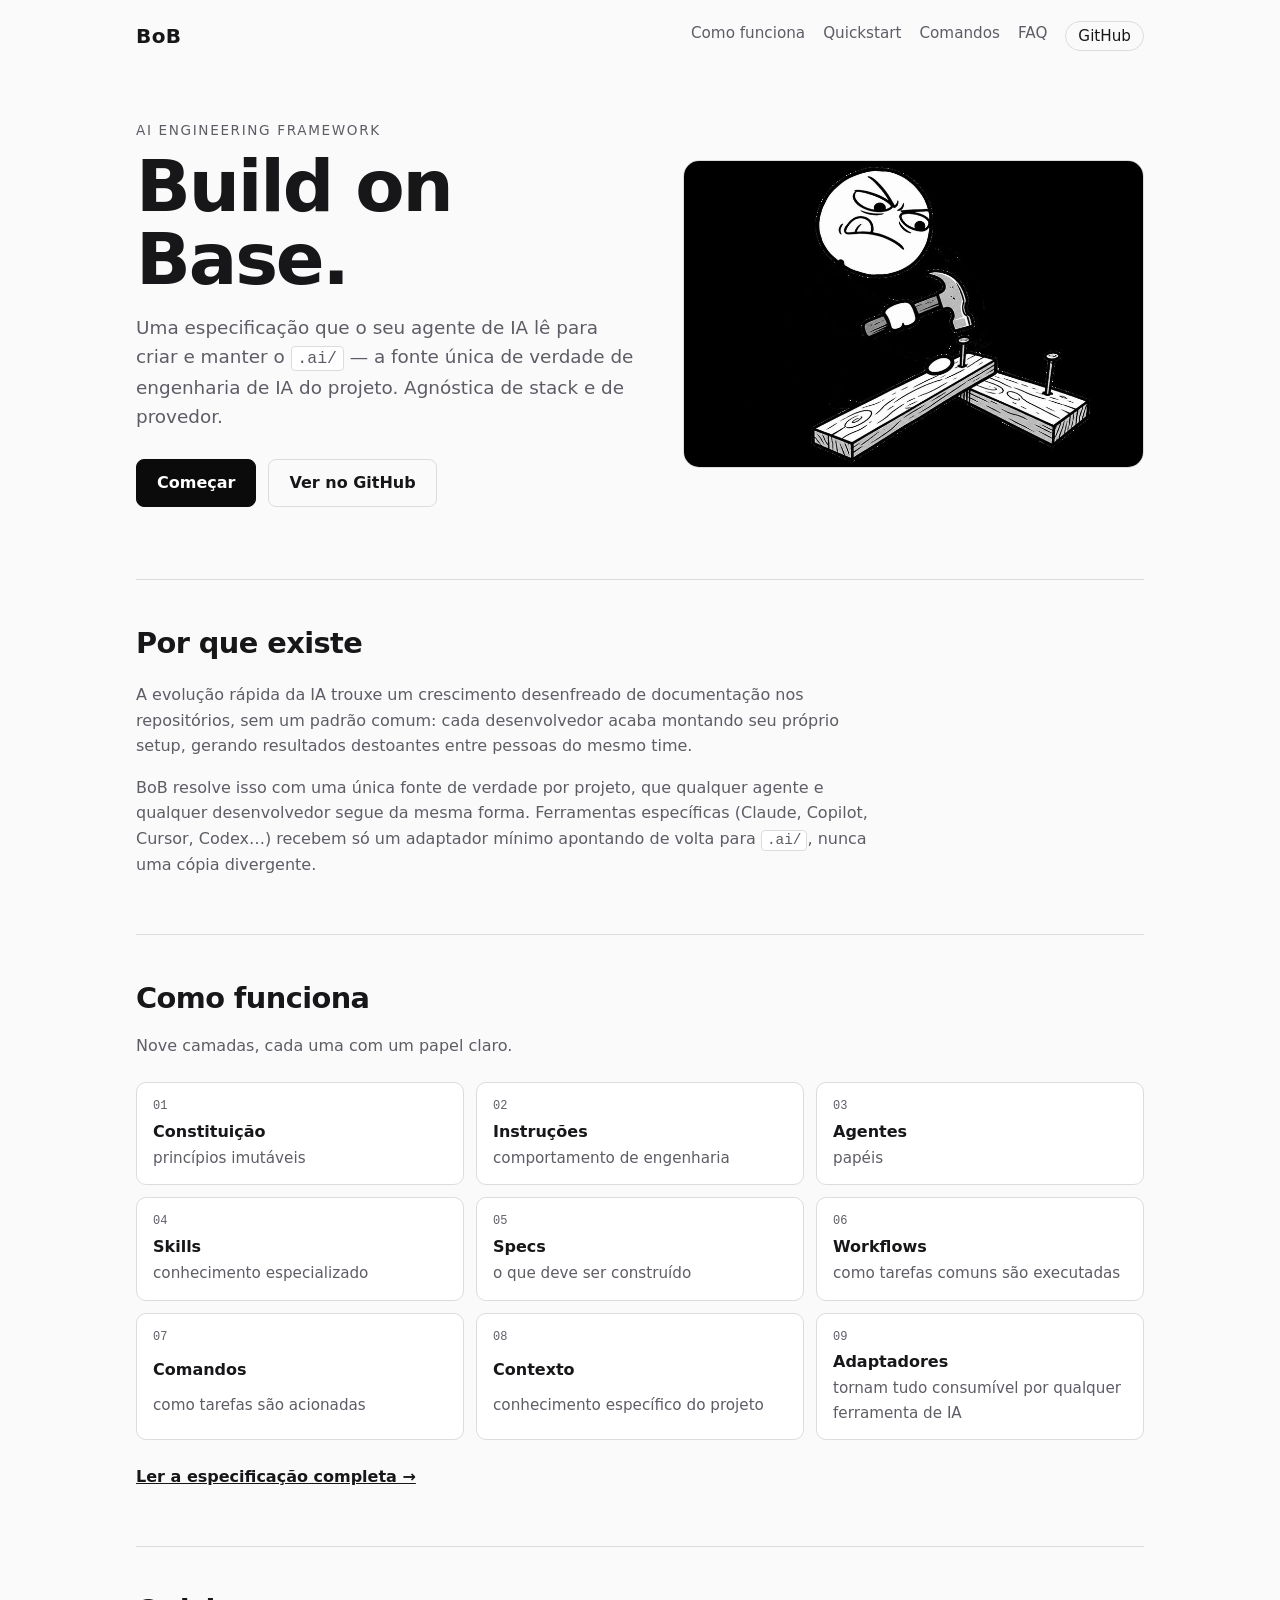
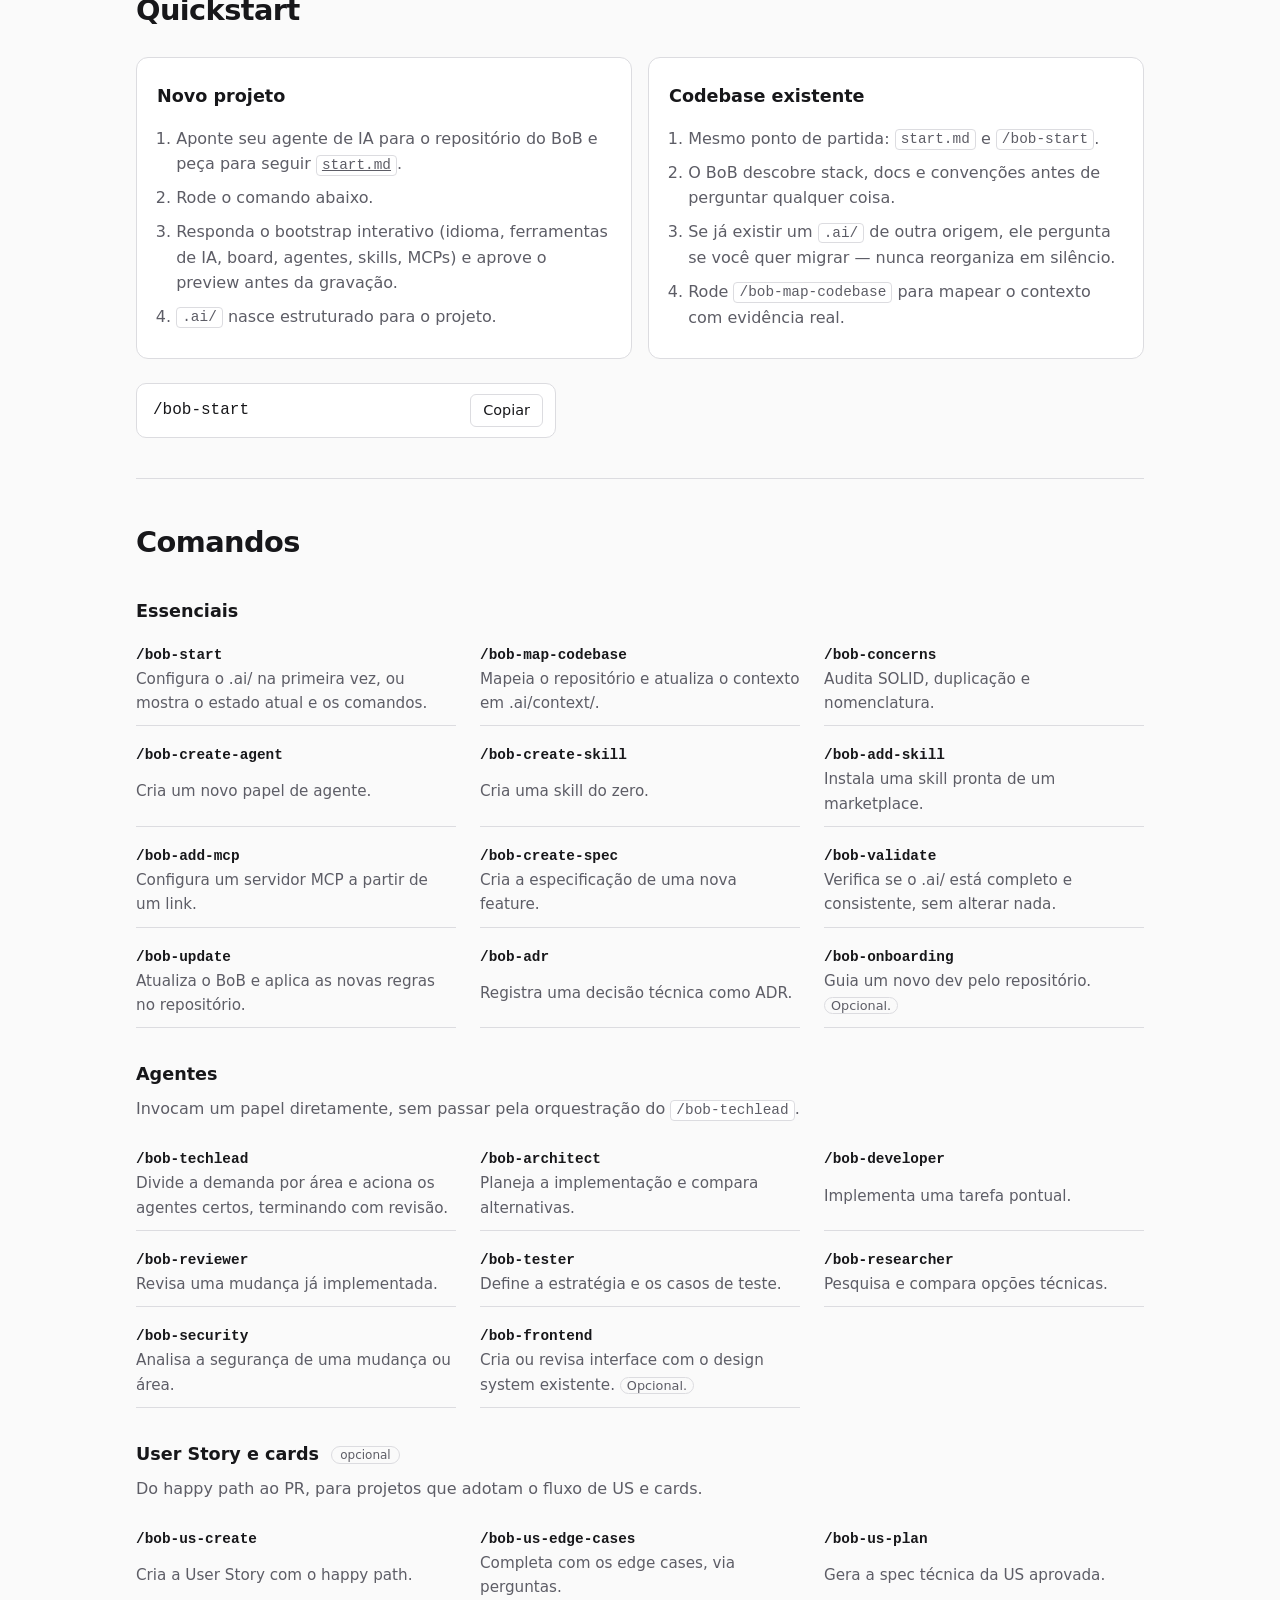
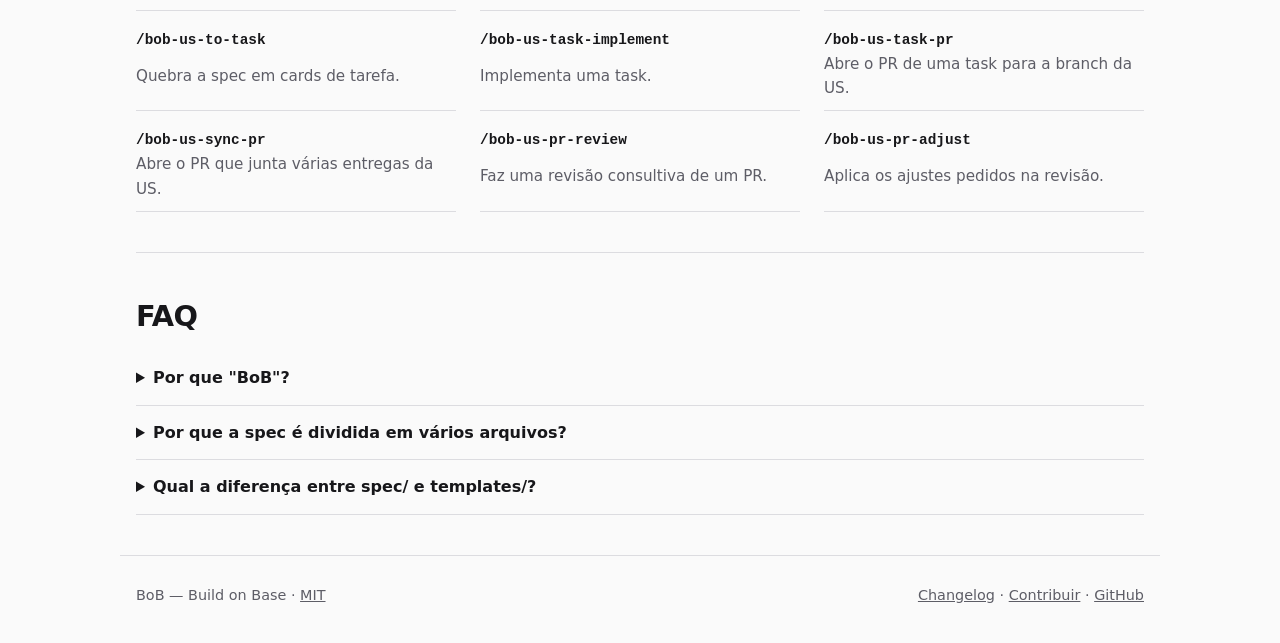
==== site/index.html @ a7897df7 "add: GitHub Pages site for BoB, deployed from site/ by workflow" ====
<!doctype html>
<html lang="pt-BR">
<head>
  <meta charset="utf-8" />
  <meta name="viewport" content="width=device-width, initial-scale=1" />
  <title>BoB — Build on Base</title>
  <meta name="description" content="BoB é uma especificação que um agente de IA lê para criar e manter .ai/, a fonte única de verdade de engenharia de IA de um projeto." />
  <meta property="og:title" content="BoB — Build on Base" />
  <meta property="og:description" content="Uma única fonte de verdade de engenharia de IA por projeto, para qualquer agente e qualquer desenvolvedor." />
  <meta property="og:image" content="assets/bob-hero.jpg" />
  <link rel="icon" href="assets/bob-hero.jpg" />
  <link rel="stylesheet" href="style.css" />
</head>
<body>
  <header class="top">
    <a class="brand" href="#">BoB</a>
    <nav>
      <a href="#como-funciona">Como funciona</a>
      <a href="#quickstart">Quickstart</a>
      <a href="#comandos">Comandos</a>
      <a href="#faq">FAQ</a>
      <a class="gh" href="https://github.com/lketerson/bob">GitHub</a>
    </nav>
  </header>

  <main>
    <section class="hero">
      <div class="hero-text">
        <p class="eyebrow">AI Engineering Framework</p>
        <h1>Build on Base.</h1>
        <p class="lead">
          Uma especificação que o seu agente de IA lê para criar e manter o
          <code>.ai/</code> — a fonte única de verdade de engenharia de IA do
          projeto. Agnóstica de stack e de provedor.
        </p>
        <div class="cta">
          <a class="btn primary" href="#quickstart">Começar</a>
          <a class="btn" href="https://github.com/lketerson/bob">Ver no GitHub</a>
        </div>
      </div>
      <img class="hero-img" src="assets/bob-hero.jpg" width="900" height="600" alt="BoB, personagem de contorno branco com cara de bravo, martelando um prego em duas tábuas." />
    </section>

    <section class="block" id="motivacao">
      <h2>Por que existe</h2>
      <p>
        A evolução rápida da IA trouxe um crescimento desenfreado de
        documentação nos repositórios, sem um padrão comum: cada desenvolvedor
        acaba montando seu próprio setup, gerando resultados destoantes entre
        pessoas do mesmo time.
      </p>
      <p>
        BoB resolve isso com uma única fonte de verdade por projeto, que
        qualquer agente e qualquer desenvolvedor segue da mesma forma.
        Ferramentas específicas (Claude, Copilot, Cursor, Codex…) recebem só
        um adaptador mínimo apontando de volta para <code>.ai/</code>, nunca
        uma cópia divergente.
      </p>
    </section>

    <section class="block" id="como-funciona">
      <h2>Como funciona</h2>
      <p class="sub">Nove camadas, cada uma com um papel claro.</p>
      <ul class="layers">
        <li><b>Constituição</b><span>princípios imutáveis</span></li>
        <li><b>Instruções</b><span>comportamento de engenharia</span></li>
        <li><b>Agentes</b><span>papéis</span></li>
        <li><b>Skills</b><span>conhecimento especializado</span></li>
        <li><b>Specs</b><span>o que deve ser construído</span></li>
        <li><b>Workflows</b><span>como tarefas comuns são executadas</span></li>
        <li><b>Comandos</b><span>como tarefas são acionadas</span></li>
        <li><b>Contexto</b><span>conhecimento específico do projeto</span></li>
        <li><b>Adaptadores</b><span>tornam tudo consumível por qualquer ferramenta de IA</span></li>
      </ul>
      <p><a class="more" href="https://github.com/lketerson/bob/tree/master/spec">Ler a especificação completa →</a></p>
    </section>

    <section class="block" id="quickstart">
      <h2>Quickstart</h2>
      <div class="cols">
        <article class="card">
          <h3>Novo projeto</h3>
          <ol>
            <li>Aponte seu agente de IA para o repositório do BoB e peça para seguir <a href="https://github.com/lketerson/bob/blob/master/start.md"><code>start.md</code></a>.</li>
            <li>Rode o comando abaixo.</li>
            <li>Responda o bootstrap interativo (idioma, ferramentas de IA, board, agentes, skills, MCPs) e aprove o preview antes da gravação.</li>
            <li><code>.ai/</code> nasce estruturado para o projeto.</li>
          </ol>
        </article>
        <article class="card">
          <h3>Codebase existente</h3>
          <ol>
            <li>Mesmo ponto de partida: <code>start.md</code> e <code>/bob-start</code>.</li>
            <li>O BoB descobre stack, docs e convenções antes de perguntar qualquer coisa.</li>
            <li>Se já existir um <code>.ai/</code> de outra origem, ele pergunta se você quer migrar — nunca reorganiza em silêncio.</li>
            <li>Rode <code>/bob-map-codebase</code> para mapear o contexto com evidência real.</li>
          </ol>
        </article>
      </div>
      <div class="copy">
        <code id="start-cmd">/bob-start</code>
        <button type="button" id="copy-btn" aria-label="Copiar comando">Copiar</button>
      </div>
    </section>

    <section class="block" id="comandos">
      <h2>Comandos</h2>

      <h3>Essenciais</h3>
      <dl class="cmds">
        <div><dt>/bob-start</dt><dd>Configura o .ai/ na primeira vez, ou mostra o estado atual e os comandos.</dd></div>
        <div><dt>/bob-map-codebase</dt><dd>Mapeia o repositório e atualiza o contexto em .ai/context/.</dd></div>
        <div><dt>/bob-concerns</dt><dd>Audita SOLID, duplicação e nomenclatura.</dd></div>
        <div><dt>/bob-create-agent</dt><dd>Cria um novo papel de agente.</dd></div>
        <div><dt>/bob-create-skill</dt><dd>Cria uma skill do zero.</dd></div>
        <div><dt>/bob-add-skill</dt><dd>Instala uma skill pronta de um marketplace.</dd></div>
        <div><dt>/bob-add-mcp</dt><dd>Configura um servidor MCP a partir de um link.</dd></div>
        <div><dt>/bob-create-spec</dt><dd>Cria a especificação de uma nova feature.</dd></div>
        <div><dt>/bob-validate</dt><dd>Verifica se o .ai/ está completo e consistente, sem alterar nada.</dd></div>
        <div><dt>/bob-update</dt><dd>Atualiza o BoB e aplica as novas regras no repositório.</dd></div>
        <div><dt>/bob-adr</dt><dd>Registra uma decisão técnica como ADR.</dd></div>
        <div><dt>/bob-onboarding</dt><dd>Guia um novo dev pelo repositório. <em>Opcional.</em></dd></div>
      </dl>

      <h3>Agentes</h3>
      <p class="sub">Invocam um papel diretamente, sem passar pela orquestração do <code>/bob-techlead</code>.</p>
      <dl class="cmds">
        <div><dt>/bob-techlead</dt><dd>Divide a demanda por área e aciona os agentes certos, terminando com revisão.</dd></div>
        <div><dt>/bob-architect</dt><dd>Planeja a implementação e compara alternativas.</dd></div>
        <div><dt>/bob-developer</dt><dd>Implementa uma tarefa pontual.</dd></div>
        <div><dt>/bob-reviewer</dt><dd>Revisa uma mudança já implementada.</dd></div>
        <div><dt>/bob-tester</dt><dd>Define a estratégia e os casos de teste.</dd></div>
        <div><dt>/bob-researcher</dt><dd>Pesquisa e compara opções técnicas.</dd></div>
        <div><dt>/bob-security</dt><dd>Analisa a segurança de uma mudança ou área.</dd></div>
        <div><dt>/bob-frontend</dt><dd>Cria ou revisa interface com o design system existente. <em>Opcional.</em></dd></div>
      </dl>

      <h3>User Story e cards <span class="tag">opcional</span></h3>
      <p class="sub">Do happy path ao PR, para projetos que adotam o fluxo de US e cards.</p>
      <dl class="cmds">
        <div><dt>/bob-us-create</dt><dd>Cria a User Story com o happy path.</dd></div>
        <div><dt>/bob-us-edge-cases</dt><dd>Completa com os edge cases, via perguntas.</dd></div>
        <div><dt>/bob-us-plan</dt><dd>Gera a spec técnica da US aprovada.</dd></div>
        <div><dt>/bob-us-to-task</dt><dd>Quebra a spec em cards de tarefa.</dd></div>
        <div><dt>/bob-us-task-implement</dt><dd>Implementa uma task.</dd></div>
        <div><dt>/bob-us-task-pr</dt><dd>Abre o PR de uma task para a branch da US.</dd></div>
        <div><dt>/bob-us-sync-pr</dt><dd>Abre o PR que junta várias entregas da US.</dd></div>
        <div><dt>/bob-us-pr-review</dt><dd>Faz uma revisão consultiva de um PR.</dd></div>
        <div><dt>/bob-us-pr-adjust</dt><dd>Aplica os ajustes pedidos na revisão.</dd></div>
      </dl>
    </section>

    <section class="block" id="faq">
      <h2>FAQ</h2>
      <details>
        <summary>Por que "BoB"?</summary>
        <p><b>B</b>uild <b>o</b>n <b>B</b>ase — o nome do framework e do diretório canônico (<code>.ai/</code>) que ele cria em cada projeto.</p>
      </details>
      <details>
        <summary>Por que a spec é dividida em vários arquivos?</summary>
        <p>Um arquivo único obrigaria a carregar conteúdo irrelevante para a tarefa atual. <code>spec/</code> segue divulgação progressiva: leia só o que a tarefa precisa.</p>
      </details>
      <details>
        <summary>Qual a diferença entre spec/ e templates/?</summary>
        <p><code>spec/</code> define o que cada peça do <code>.ai/</code> deve conter e quais regras seguir. <code>templates/</code> é o conteúdo já pronto para copiar.</p>
      </details>
    </section>
  </main>

  <footer>
    <span>BoB — Build on Base · <a href="https://github.com/lketerson/bob/blob/master/LICENSE">MIT</a></span>
    <span>
      <a href="https://github.com/lketerson/bob/blob/master/CHANGELOG.md">Changelog</a> ·
      <a href="https://github.com/lketerson/bob/blob/master/CONTRIBUTING.md">Contribuir</a> ·
      <a href="https://github.com/lketerson/bob">GitHub</a>
    </span>
  </footer>

  <script>
    var btn = document.getElementById("copy-btn");
    var cmd = document.getElementById("start-cmd");
    btn.addEventListener("click", function () {
      var done = function () {
        btn.textContent = "Copiado";
        setTimeout(function () { btn.textContent = "Copiar"; }, 1500);
      };
      if (navigator.clipboard) {
        navigator.clipboard.writeText(cmd.textContent).then(done, function () {});
      }
    });
  </script>
</body>
</html>
---- site/style.css ----
:root {
  --bg: #0b0b0c;
  --surface: #151517;
  --border: #2a2a2e;
  --text: #ececec;
  --muted: #9a9aa2;
  --accent: #ffffff;
  --accent-ink: #0b0b0c;
  --mono: ui-monospace, "SFMono-Regular", Menlo, Consolas, monospace;
  --sans: system-ui, -apple-system, "Segoe UI", Roboto, sans-serif;
}

:root[data-theme="light"] {
  --bg: #fafafa;
  --surface: #ffffff;
  --border: #dcdce0;
  --text: #17171a;
  --muted: #5d5d66;
  --accent: #0b0b0c;
  --accent-ink: #ffffff;
}

@media (prefers-color-scheme: light) {
  :root:not([data-theme="dark"]) {
    --bg: #fafafa;
    --surface: #ffffff;
    --border: #dcdce0;
    --text: #17171a;
    --muted: #5d5d66;
    --accent: #0b0b0c;
    --accent-ink: #ffffff;
  }
}

* { box-sizing: border-box; }

html { scroll-behavior: smooth; }

body {
  margin: 0;
  background: var(--bg);
  color: var(--text);
  font-family: var(--sans);
  line-height: 1.6;
}

a { color: inherit; }
code, dt { font-family: var(--mono); }
code {
  background: var(--surface);
  border: 1px solid var(--border);
  border-radius: 4px;
  padding: 0.1em 0.35em;
  font-size: 0.9em;
}

.top, main, footer {
  width: 100%;
  max-width: 1040px;
  margin: 0 auto;
  padding-left: 16px;
  padding-right: 16px;
}

.top {
  display: flex;
  align-items: center;
  justify-content: space-between;
  gap: 16px;
  padding-top: 20px;
  padding-bottom: 20px;
}
.brand { font-weight: 800; font-size: 1.25rem; letter-spacing: 0.02em; text-decoration: none; }
.top nav { display: flex; flex-wrap: wrap; gap: 4px 18px; font-size: 0.95rem; }
.top nav a { color: var(--muted); text-decoration: none; }
.top nav a:hover, .top nav a:focus-visible { color: var(--text); }
.top nav .gh { color: var(--text); border: 1px solid var(--border); border-radius: 999px; padding: 2px 12px; }

.hero {
  display: grid;
  grid-template-columns: 1.1fr 1fr;
  gap: 40px;
  align-items: center;
  padding: 48px 0 72px;
}
.eyebrow { margin: 0 0 8px; color: var(--muted); font-size: 0.85rem; text-transform: uppercase; letter-spacing: 0.12em; }
h1 { margin: 0 0 16px; font-size: clamp(2.6rem, 7vw, 4.5rem); line-height: 1.02; letter-spacing: -0.03em; }
.lead { margin: 0 0 28px; font-size: 1.15rem; color: var(--muted); max-width: 34em; }
.hero-img { width: 100%; height: auto; border-radius: 16px; border: 1px solid var(--border); }

.cta { display: flex; flex-wrap: wrap; gap: 12px; }
.btn {
  display: inline-block;
  padding: 10px 20px;
  border-radius: 8px;
  border: 1px solid var(--border);
  text-decoration: none;
  font-weight: 600;
}
.btn:hover, .btn:focus-visible { border-color: var(--text); }
.btn.primary { background: var(--accent); color: var(--accent-ink); border-color: var(--accent); }

.block { padding: 40px 0; border-top: 1px solid var(--border); }
h2 { margin: 0 0 12px; font-size: 1.8rem; letter-spacing: -0.02em; }
h3 { margin: 32px 0 8px; font-size: 1.1rem; }
.block > p { max-width: 46em; color: var(--muted); }
.sub { margin: 0 0 16px; color: var(--muted); }
.more { color: var(--text); font-weight: 600; }
.tag { font-size: 0.75rem; font-weight: 500; color: var(--muted); border: 1px solid var(--border); border-radius: 999px; padding: 1px 8px; margin-left: 6px; vertical-align: middle; }

.layers { list-style: none; margin: 24px 0; padding: 0; display: grid; grid-template-columns: repeat(auto-fill, minmax(280px, 1fr)); gap: 12px; counter-reset: layer; }
.layers li {
  counter-increment: layer;
  background: var(--surface);
  border: 1px solid var(--border);
  border-radius: 10px;
  padding: 14px 16px;
  display: grid;
  gap: 2px;
}
.layers li::before { content: counter(layer, decimal-leading-zero); font-family: var(--mono); font-size: 0.75rem; color: var(--muted); }
.layers span { color: var(--muted); font-size: 0.95rem; }

.cols { display: grid; grid-template-columns: repeat(auto-fit, minmax(300px, 1fr)); gap: 16px; margin: 24px 0; }
.card { background: var(--surface); border: 1px solid var(--border); border-radius: 12px; padding: 8px 20px 12px; }
.card h3 { margin-top: 16px; }
.card ol { padding-left: 1.2em; color: var(--muted); }
.card li { margin: 8px 0; }

.copy {
  display: flex;
  align-items: center;
  justify-content: space-between;
  gap: 12px;
  background: var(--surface);
  border: 1px solid var(--border);
  border-radius: 10px;
  padding: 10px 12px 10px 16px;
  max-width: 420px;
}
.copy code { background: none; border: 0; padding: 0; font-size: 1rem; }
.copy button {
  font: inherit;
  font-size: 0.9rem;
  cursor: pointer;
  color: var(--text);
  background: transparent;
  border: 1px solid var(--border);
  border-radius: 6px;
  padding: 4px 12px;
}
.copy button:hover, .copy button:focus-visible { border-color: var(--text); }

.cmds { margin: 0; display: grid; grid-template-columns: repeat(auto-fill, minmax(320px, 1fr)); gap: 8px 24px; }
.cmds > div { display: grid; gap: 0; padding: 10px 0; border-bottom: 1px solid var(--border); }
.cmds dt { font-size: 0.9rem; font-weight: 600; }
.cmds dd { margin: 0; color: var(--muted); font-size: 0.95rem; }
.cmds em { font-style: normal; font-size: 0.8rem; border: 1px solid var(--border); border-radius: 999px; padding: 0 6px; }

details { border-bottom: 1px solid var(--border); padding: 14px 0; }
summary { cursor: pointer; font-weight: 600; }
details p { margin: 10px 0 0; color: var(--muted); max-width: 46em; }

footer {
  display: flex;
  flex-wrap: wrap;
  justify-content: space-between;
  gap: 8px 24px;
  padding-top: 28px;
  padding-bottom: 40px;
  border-top: 1px solid var(--border);
  color: var(--muted);
  font-size: 0.9rem;
}

:focus-visible { outline: 2px solid var(--text); outline-offset: 2px; }

@media (max-width: 760px) {
  .hero { grid-template-columns: 1fr; padding-top: 16px; }
  .hero-img { order: -1; }
  .top { flex-direction: column; align-items: flex-start; }
}

@media (prefers-reduced-motion: reduce) {
  html { scroll-behavior: auto; }
}
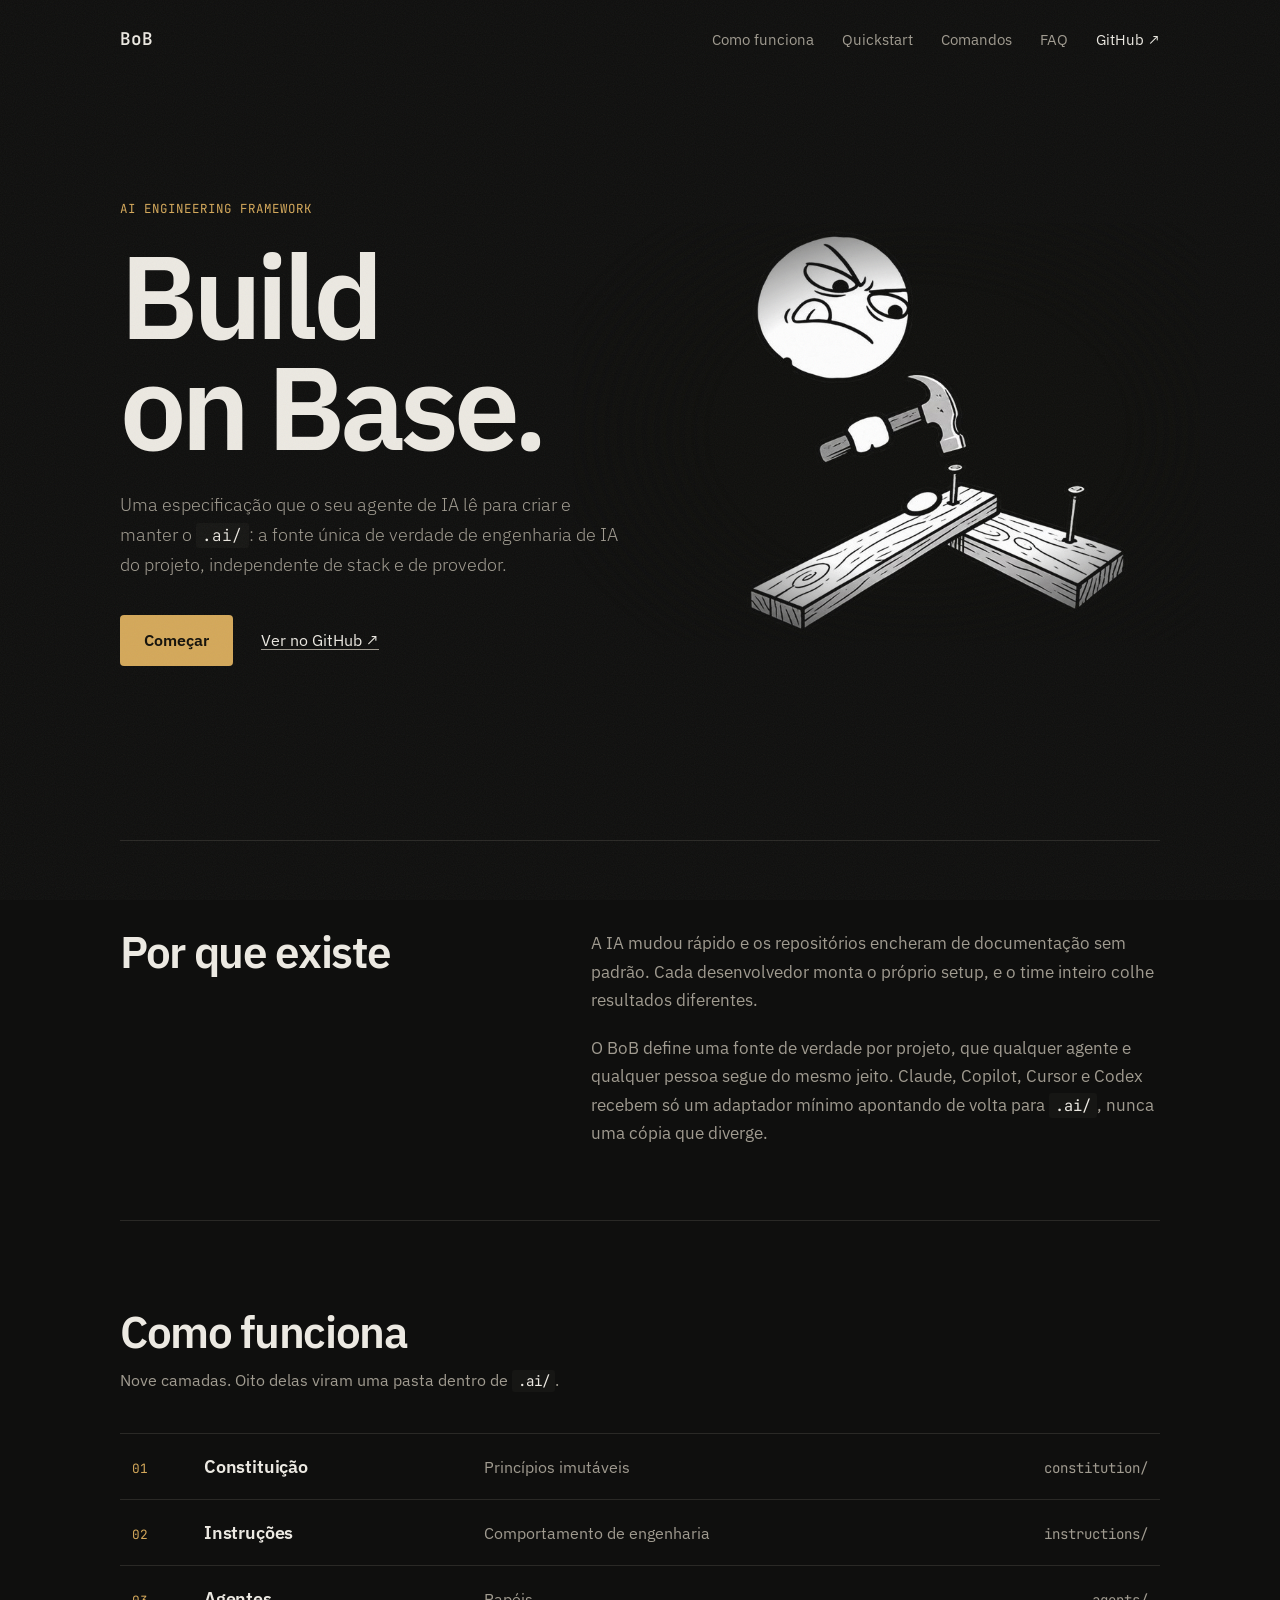
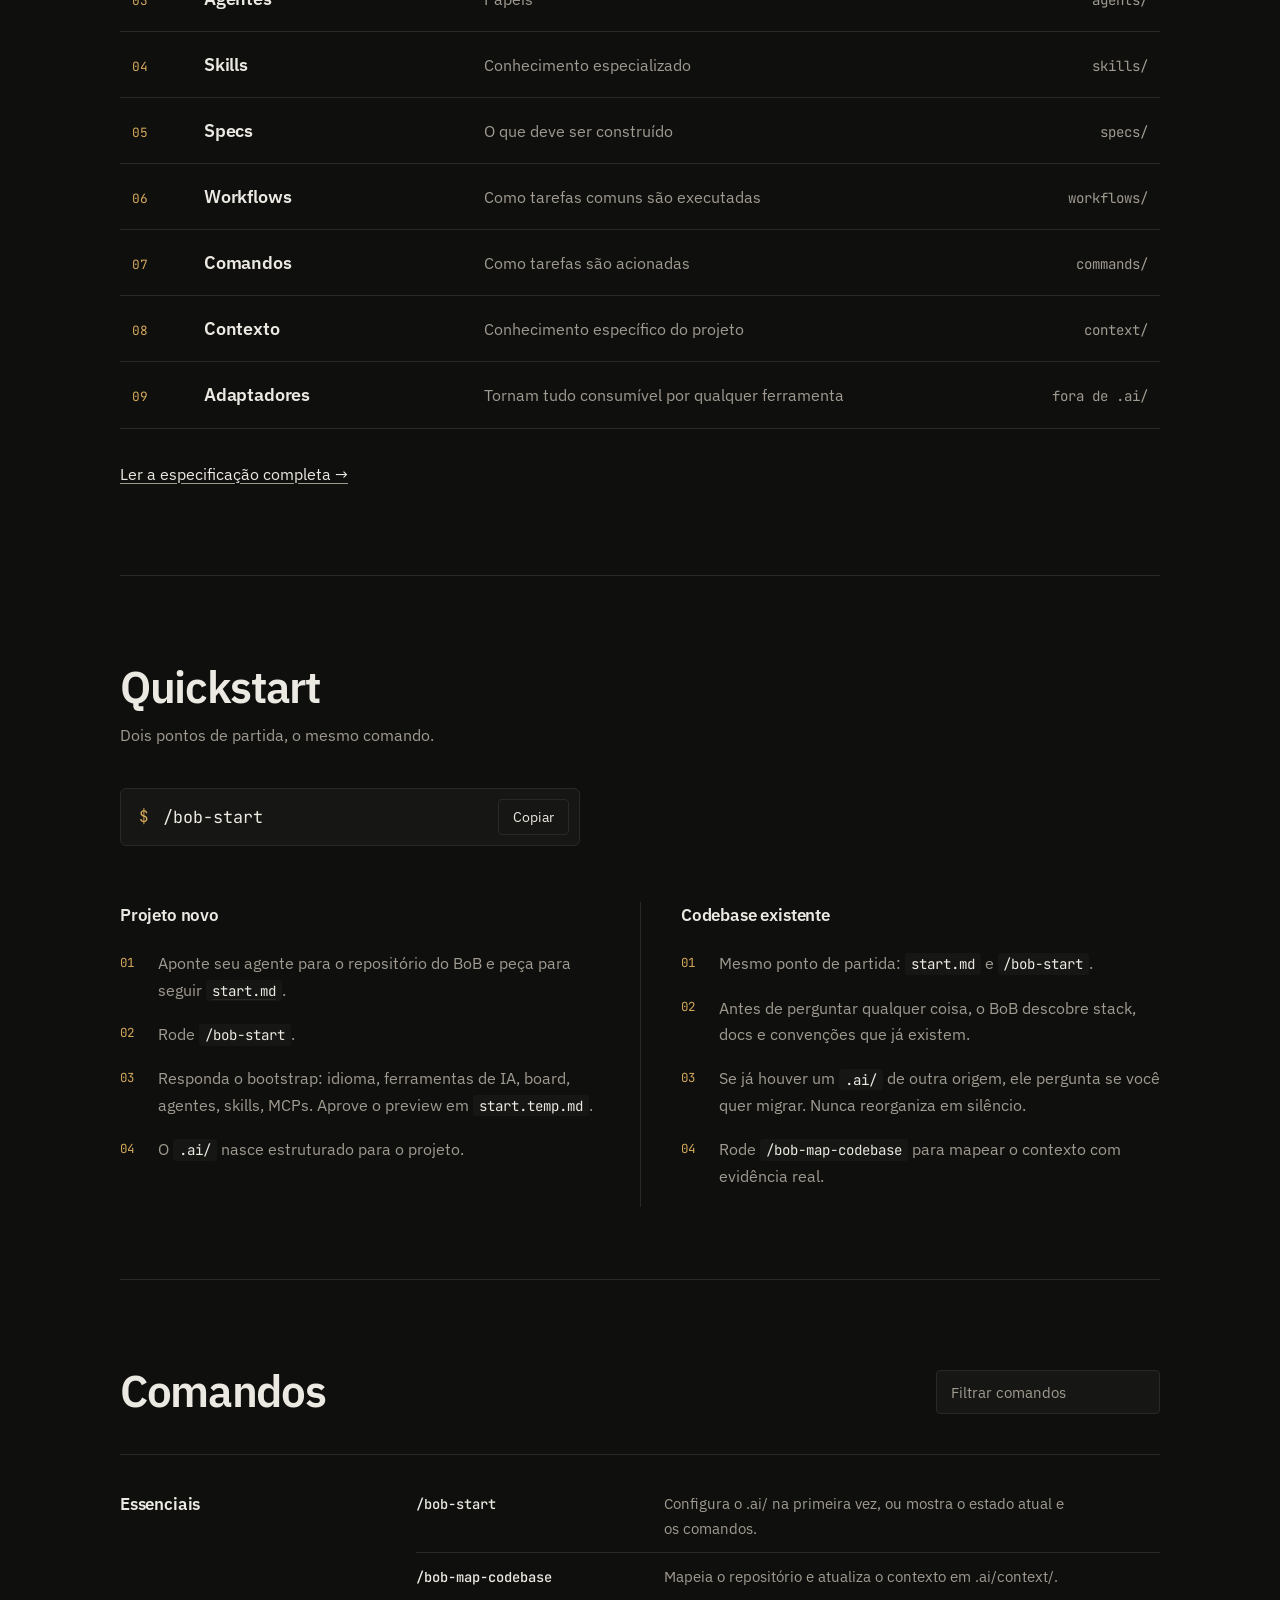
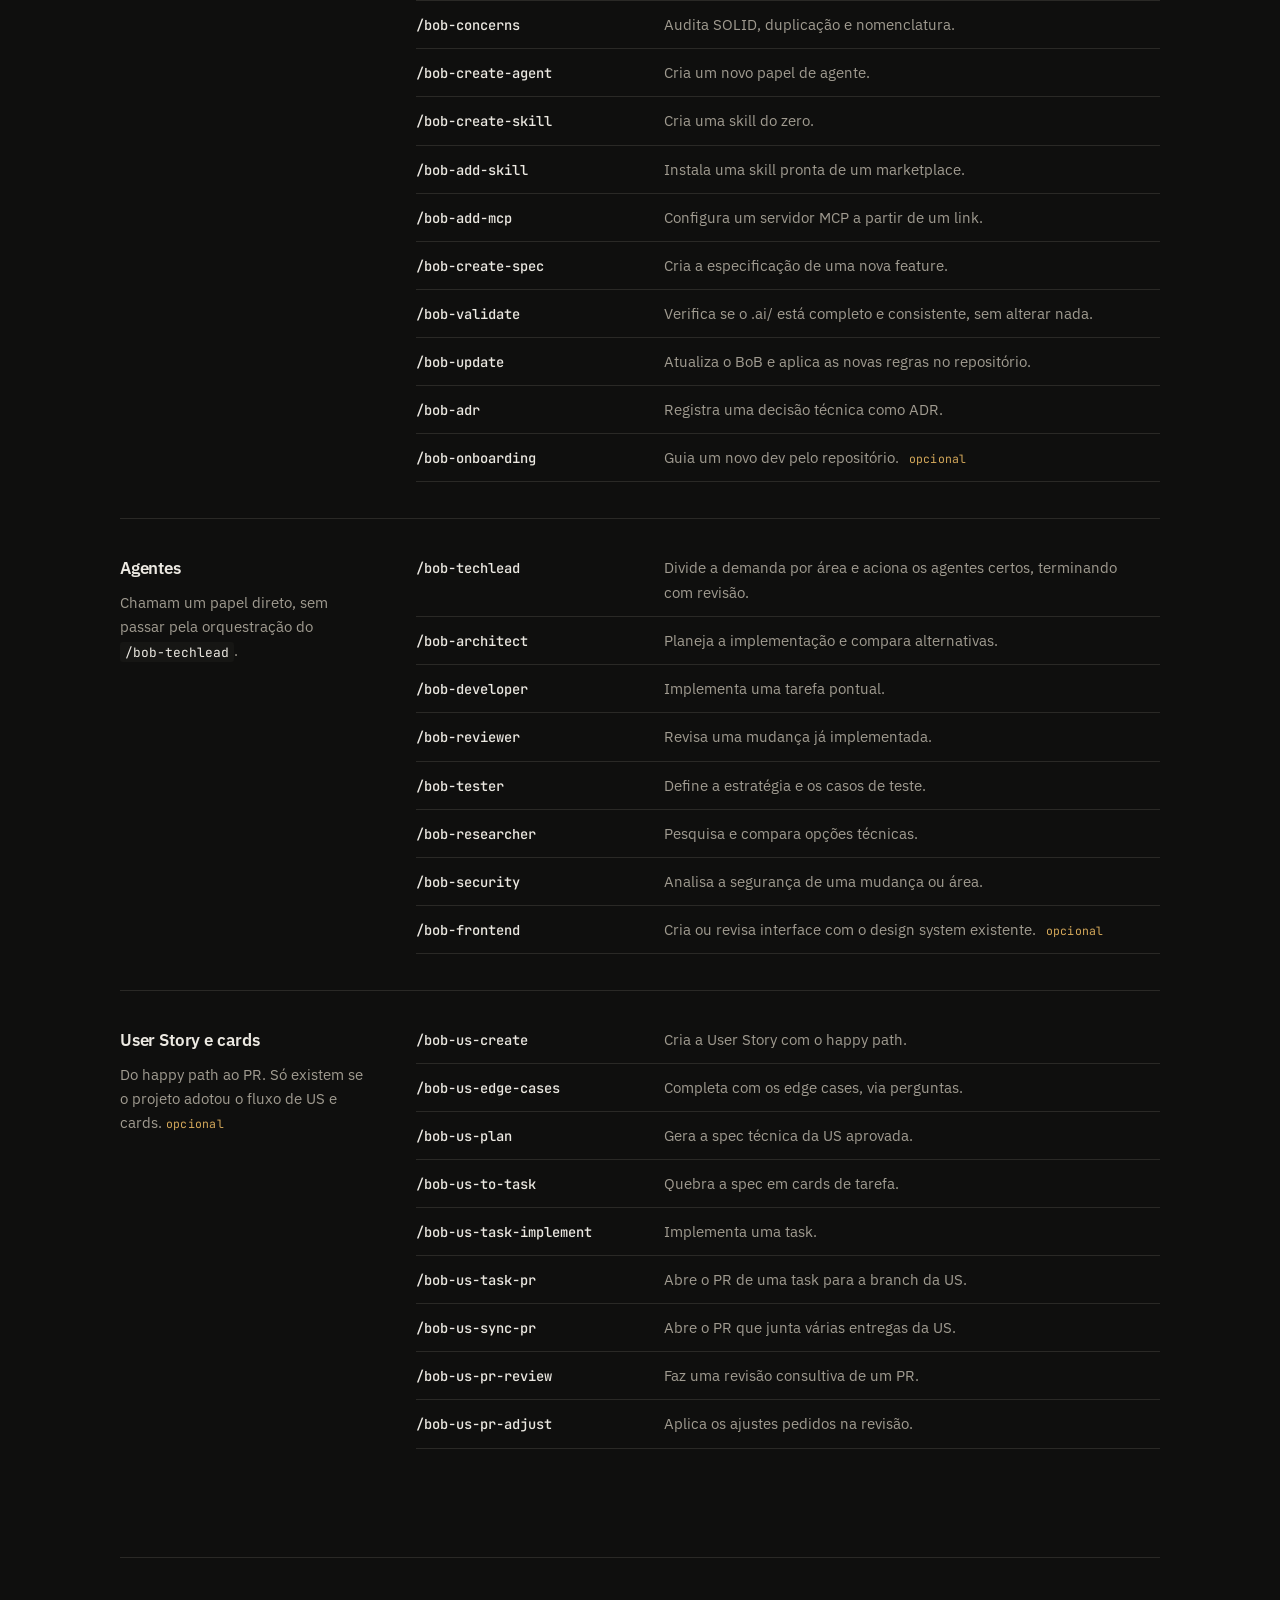
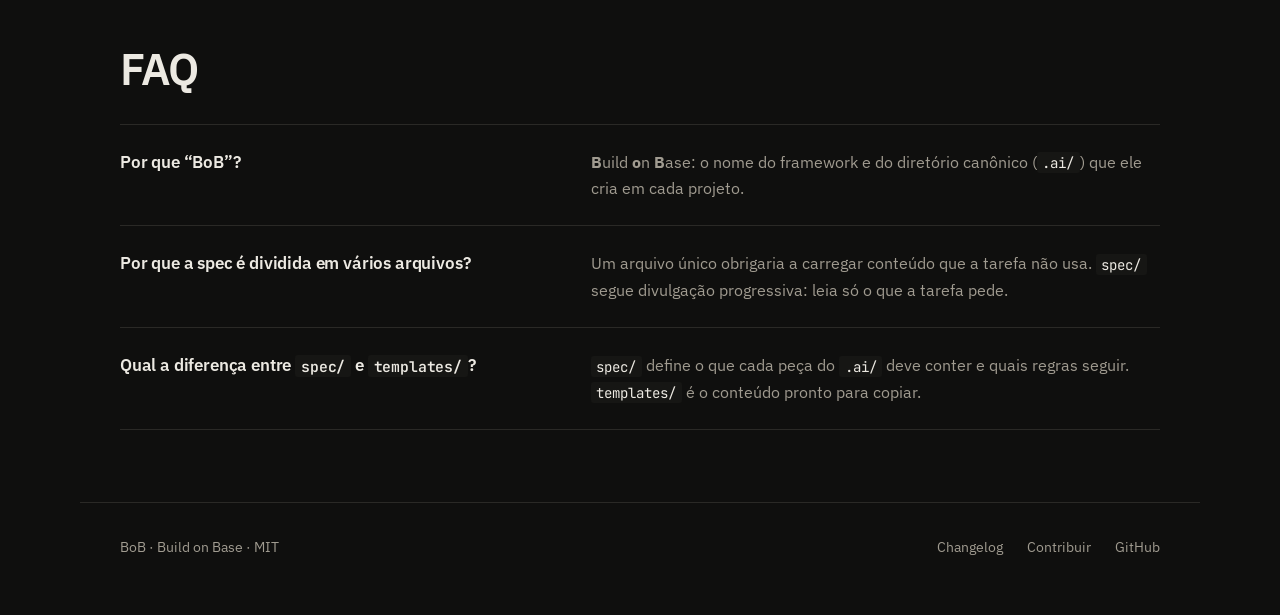
==== commit f1feabcb: "improve: redesign site with taste-skill and ui-ux-pro-max guidance (dark, ruled lists, filterable co" ====
--- a/site/index.html
+++ b/site/index.html
@@ -3,191 +3,264 @@
 <head>
   <meta charset="utf-8" />
   <meta name="viewport" content="width=device-width, initial-scale=1" />
+  <meta name="color-scheme" content="dark" />
+  <meta name="theme-color" content="#0f0f0e" />
   <title>BoB — Build on Base</title>
-  <meta name="description" content="BoB é uma especificação que um agente de IA lê para criar e manter .ai/, a fonte única de verdade de engenharia de IA de um projeto." />
+  <meta name="description" content="BoB é uma especificação que um agente de IA lê para criar e manter o .ai/, a fonte única de verdade de engenharia de IA de um projeto." />
+  <link rel="canonical" href="https://lketerson.github.io/bob/" />
+  <meta property="og:type" content="website" />
   <meta property="og:title" content="BoB — Build on Base" />
   <meta property="og:description" content="Uma única fonte de verdade de engenharia de IA por projeto, para qualquer agente e qualquer desenvolvedor." />
-  <meta property="og:image" content="assets/bob-hero.jpg" />
-  <link rel="icon" href="assets/bob-hero.jpg" />
+  <meta property="og:url" content="https://lketerson.github.io/bob/" />
+  <meta property="og:image" content="https://lketerson.github.io/bob/assets/bob-hero.jpg" />
+  <meta name="twitter:card" content="summary_large_image" />
+  <link rel="icon" href="favicon.svg" type="image/svg+xml" />
+  <link rel="preconnect" href="https://fonts.googleapis.com" />
+  <link rel="preconnect" href="https://fonts.gstatic.com" crossorigin />
+  <link rel="stylesheet" href="https://fonts.googleapis.com/css2?family=IBM+Plex+Sans:wght@300;400;500;600&family=JetBrains+Mono:wght@400;500;600&display=swap" />
   <link rel="stylesheet" href="style.css" />
+  <script>document.documentElement.classList.add("js");</script>
 </head>
 <body>
+  <a class="skip" href="#conteudo">Pular para o conteúdo</a>
+
   <header class="top">
-    <a class="brand" href="#">BoB</a>
-    <nav>
+    <a class="brand" href="#topo" aria-label="BoB, início">BoB</a>
+    <nav aria-label="Principal">
       <a href="#como-funciona">Como funciona</a>
       <a href="#quickstart">Quickstart</a>
       <a href="#comandos">Comandos</a>
       <a href="#faq">FAQ</a>
-      <a class="gh" href="https://github.com/lketerson/bob">GitHub</a>
+      <a class="ext" href="https://github.com/lketerson/bob">GitHub <span aria-hidden="true">↗</span></a>
     </nav>
   </header>
 
-  <main>
-    <section class="hero">
+  <main id="conteudo">
+    <section class="hero" id="topo">
       <div class="hero-text">
         <p class="eyebrow">AI Engineering Framework</p>
-        <h1>Build on Base.</h1>
+        <h1>Build<br />on Base.</h1>
         <p class="lead">
           Uma especificação que o seu agente de IA lê para criar e manter o
-          <code>.ai/</code> — a fonte única de verdade de engenharia de IA do
-          projeto. Agnóstica de stack e de provedor.
+          <code>.ai/</code>: a fonte única de verdade de engenharia de IA do
+          projeto, independente de stack e de provedor.
         </p>
         <div class="cta">
-          <a class="btn primary" href="#quickstart">Começar</a>
-          <a class="btn" href="https://github.com/lketerson/bob">Ver no GitHub</a>
-        </div>
-      </div>
-      <img class="hero-img" src="assets/bob-hero.jpg" width="900" height="600" alt="BoB, personagem de contorno branco com cara de bravo, martelando um prego em duas tábuas." />
-    </section>
-
-    <section class="block" id="motivacao">
+          <a class="btn" href="#quickstart">Começar</a>
+          <a class="textlink" href="https://github.com/lketerson/bob">Ver no GitHub <span aria-hidden="true">↗</span></a>
+        </div>
+      </div>
+      <figure class="hero-fig">
+        <img src="assets/bob-hero.jpg" width="900" height="600" alt="BoB, personagem de contorno branco e cara de bravo, martelando um prego em duas tábuas." />
+      </figure>
+    </section>
+
+    <section class="block why" id="motivacao">
       <h2>Por que existe</h2>
-      <p>
-        A evolução rápida da IA trouxe um crescimento desenfreado de
-        documentação nos repositórios, sem um padrão comum: cada desenvolvedor
-        acaba montando seu próprio setup, gerando resultados destoantes entre
-        pessoas do mesmo time.
-      </p>
-      <p>
-        BoB resolve isso com uma única fonte de verdade por projeto, que
-        qualquer agente e qualquer desenvolvedor segue da mesma forma.
-        Ferramentas específicas (Claude, Copilot, Cursor, Codex…) recebem só
-        um adaptador mínimo apontando de volta para <code>.ai/</code>, nunca
-        uma cópia divergente.
-      </p>
+      <div class="prose">
+        <p>
+          A IA mudou rápido e os repositórios encheram de documentação sem
+          padrão. Cada desenvolvedor monta o próprio setup, e o time inteiro
+          colhe resultados diferentes.
+        </p>
+        <p>
+          O BoB define uma fonte de verdade por projeto, que qualquer agente e
+          qualquer pessoa segue do mesmo jeito. Claude, Copilot, Cursor e
+          Codex recebem só um adaptador mínimo apontando de volta para
+          <code>.ai/</code>, nunca uma cópia que diverge.
+        </p>
+      </div>
     </section>
 
     <section class="block" id="como-funciona">
       <h2>Como funciona</h2>
-      <p class="sub">Nove camadas, cada uma com um papel claro.</p>
-      <ul class="layers">
-        <li><b>Constituição</b><span>princípios imutáveis</span></li>
-        <li><b>Instruções</b><span>comportamento de engenharia</span></li>
-        <li><b>Agentes</b><span>papéis</span></li>
-        <li><b>Skills</b><span>conhecimento especializado</span></li>
-        <li><b>Specs</b><span>o que deve ser construído</span></li>
-        <li><b>Workflows</b><span>como tarefas comuns são executadas</span></li>
-        <li><b>Comandos</b><span>como tarefas são acionadas</span></li>
-        <li><b>Contexto</b><span>conhecimento específico do projeto</span></li>
-        <li><b>Adaptadores</b><span>tornam tudo consumível por qualquer ferramenta de IA</span></li>
-      </ul>
-      <p><a class="more" href="https://github.com/lketerson/bob/tree/master/spec">Ler a especificação completa →</a></p>
+      <p class="sub">Nove camadas. Oito delas viram uma pasta dentro de <code>.ai/</code>.</p>
+      <ol class="layers">
+        <li><span class="n">01</span><span class="name">Constituição</span><span class="what">Princípios imutáveis</span><code>constitution/</code></li>
+        <li><span class="n">02</span><span class="name">Instruções</span><span class="what">Comportamento de engenharia</span><code>instructions/</code></li>
+        <li><span class="n">03</span><span class="name">Agentes</span><span class="what">Papéis</span><code>agents/</code></li>
+        <li><span class="n">04</span><span class="name">Skills</span><span class="what">Conhecimento especializado</span><code>skills/</code></li>
+        <li><span class="n">05</span><span class="name">Specs</span><span class="what">O que deve ser construído</span><code>specs/</code></li>
+        <li><span class="n">06</span><span class="name">Workflows</span><span class="what">Como tarefas comuns são executadas</span><code>workflows/</code></li>
+        <li><span class="n">07</span><span class="name">Comandos</span><span class="what">Como tarefas são acionadas</span><code>commands/</code></li>
+        <li><span class="n">08</span><span class="name">Contexto</span><span class="what">Conhecimento específico do projeto</span><code>context/</code></li>
+        <li><span class="n">09</span><span class="name">Adaptadores</span><span class="what">Tornam tudo consumível por qualquer ferramenta</span><code>fora de .ai/</code></li>
+      </ol>
+      <p><a class="textlink" href="https://github.com/lketerson/bob/tree/master/spec">Ler a especificação completa <span aria-hidden="true">→</span></a></p>
     </section>
 
     <section class="block" id="quickstart">
       <h2>Quickstart</h2>
-      <div class="cols">
-        <article class="card">
-          <h3>Novo projeto</h3>
+      <p class="sub">Dois pontos de partida, o mesmo comando.</p>
+
+      <div class="copy" role="group" aria-label="Comando de início">
+        <span class="prompt" aria-hidden="true">$</span>
+        <code id="start-cmd">/bob-start</code>
+        <button type="button" id="copy-btn">Copiar</button>
+        <span class="sr" id="copy-status" role="status" aria-live="polite"></span>
+      </div>
+
+      <div class="paths">
+        <div class="path">
+          <h3>Projeto novo</h3>
           <ol>
-            <li>Aponte seu agente de IA para o repositório do BoB e peça para seguir <a href="https://github.com/lketerson/bob/blob/master/start.md"><code>start.md</code></a>.</li>
-            <li>Rode o comando abaixo.</li>
-            <li>Responda o bootstrap interativo (idioma, ferramentas de IA, board, agentes, skills, MCPs) e aprove o preview antes da gravação.</li>
-            <li><code>.ai/</code> nasce estruturado para o projeto.</li>
+            <li>Aponte seu agente para o repositório do BoB e peça para seguir <a href="https://github.com/lketerson/bob/blob/master/start.md"><code>start.md</code></a>.</li>
+            <li>Rode <code>/bob-start</code>.</li>
+            <li>Responda o bootstrap: idioma, ferramentas de IA, board, agentes, skills, MCPs. Aprove o preview em <code>start.temp.md</code>.</li>
+            <li>O <code>.ai/</code> nasce estruturado para o projeto.</li>
           </ol>
-        </article>
-        <article class="card">
+        </div>
+        <div class="path">
           <h3>Codebase existente</h3>
           <ol>
             <li>Mesmo ponto de partida: <code>start.md</code> e <code>/bob-start</code>.</li>
-            <li>O BoB descobre stack, docs e convenções antes de perguntar qualquer coisa.</li>
-            <li>Se já existir um <code>.ai/</code> de outra origem, ele pergunta se você quer migrar — nunca reorganiza em silêncio.</li>
+            <li>Antes de perguntar qualquer coisa, o BoB descobre stack, docs e convenções que já existem.</li>
+            <li>Se já houver um <code>.ai/</code> de outra origem, ele pergunta se você quer migrar. Nunca reorganiza em silêncio.</li>
             <li>Rode <code>/bob-map-codebase</code> para mapear o contexto com evidência real.</li>
           </ol>
-        </article>
-      </div>
-      <div class="copy">
-        <code id="start-cmd">/bob-start</code>
-        <button type="button" id="copy-btn" aria-label="Copiar comando">Copiar</button>
+        </div>
       </div>
     </section>
 
     <section class="block" id="comandos">
-      <h2>Comandos</h2>
-
-      <h3>Essenciais</h3>
-      <dl class="cmds">
-        <div><dt>/bob-start</dt><dd>Configura o .ai/ na primeira vez, ou mostra o estado atual e os comandos.</dd></div>
-        <div><dt>/bob-map-codebase</dt><dd>Mapeia o repositório e atualiza o contexto em .ai/context/.</dd></div>
-        <div><dt>/bob-concerns</dt><dd>Audita SOLID, duplicação e nomenclatura.</dd></div>
-        <div><dt>/bob-create-agent</dt><dd>Cria um novo papel de agente.</dd></div>
-        <div><dt>/bob-create-skill</dt><dd>Cria uma skill do zero.</dd></div>
-        <div><dt>/bob-add-skill</dt><dd>Instala uma skill pronta de um marketplace.</dd></div>
-        <div><dt>/bob-add-mcp</dt><dd>Configura um servidor MCP a partir de um link.</dd></div>
-        <div><dt>/bob-create-spec</dt><dd>Cria a especificação de uma nova feature.</dd></div>
-        <div><dt>/bob-validate</dt><dd>Verifica se o .ai/ está completo e consistente, sem alterar nada.</dd></div>
-        <div><dt>/bob-update</dt><dd>Atualiza o BoB e aplica as novas regras no repositório.</dd></div>
-        <div><dt>/bob-adr</dt><dd>Registra uma decisão técnica como ADR.</dd></div>
-        <div><dt>/bob-onboarding</dt><dd>Guia um novo dev pelo repositório. <em>Opcional.</em></dd></div>
-      </dl>
-
-      <h3>Agentes</h3>
-      <p class="sub">Invocam um papel diretamente, sem passar pela orquestração do <code>/bob-techlead</code>.</p>
-      <dl class="cmds">
-        <div><dt>/bob-techlead</dt><dd>Divide a demanda por área e aciona os agentes certos, terminando com revisão.</dd></div>
-        <div><dt>/bob-architect</dt><dd>Planeja a implementação e compara alternativas.</dd></div>
-        <div><dt>/bob-developer</dt><dd>Implementa uma tarefa pontual.</dd></div>
-        <div><dt>/bob-reviewer</dt><dd>Revisa uma mudança já implementada.</dd></div>
-        <div><dt>/bob-tester</dt><dd>Define a estratégia e os casos de teste.</dd></div>
-        <div><dt>/bob-researcher</dt><dd>Pesquisa e compara opções técnicas.</dd></div>
-        <div><dt>/bob-security</dt><dd>Analisa a segurança de uma mudança ou área.</dd></div>
-        <div><dt>/bob-frontend</dt><dd>Cria ou revisa interface com o design system existente. <em>Opcional.</em></dd></div>
-      </dl>
-
-      <h3>User Story e cards <span class="tag">opcional</span></h3>
-      <p class="sub">Do happy path ao PR, para projetos que adotam o fluxo de US e cards.</p>
-      <dl class="cmds">
-        <div><dt>/bob-us-create</dt><dd>Cria a User Story com o happy path.</dd></div>
-        <div><dt>/bob-us-edge-cases</dt><dd>Completa com os edge cases, via perguntas.</dd></div>
-        <div><dt>/bob-us-plan</dt><dd>Gera a spec técnica da US aprovada.</dd></div>
-        <div><dt>/bob-us-to-task</dt><dd>Quebra a spec em cards de tarefa.</dd></div>
-        <div><dt>/bob-us-task-implement</dt><dd>Implementa uma task.</dd></div>
-        <div><dt>/bob-us-task-pr</dt><dd>Abre o PR de uma task para a branch da US.</dd></div>
-        <div><dt>/bob-us-sync-pr</dt><dd>Abre o PR que junta várias entregas da US.</dd></div>
-        <div><dt>/bob-us-pr-review</dt><dd>Faz uma revisão consultiva de um PR.</dd></div>
-        <div><dt>/bob-us-pr-adjust</dt><dd>Aplica os ajustes pedidos na revisão.</dd></div>
-      </dl>
+      <div class="cmd-head">
+        <h2>Comandos</h2>
+        <label class="filter">
+          <span class="sr">Filtrar comandos</span>
+          <input type="search" id="cmd-filter" placeholder="Filtrar comandos" autocomplete="off" />
+        </label>
+      </div>
+
+      <div class="group">
+        <div class="group-label">
+          <h3>Essenciais</h3>
+        </div>
+        <dl class="cmds">
+          <div><dt>/bob-start</dt><dd>Configura o .ai/ na primeira vez, ou mostra o estado atual e os comandos.</dd></div>
+          <div><dt>/bob-map-codebase</dt><dd>Mapeia o repositório e atualiza o contexto em .ai/context/.</dd></div>
+          <div><dt>/bob-concerns</dt><dd>Audita SOLID, duplicação e nomenclatura.</dd></div>
+          <div><dt>/bob-create-agent</dt><dd>Cria um novo papel de agente.</dd></div>
+          <div><dt>/bob-create-skill</dt><dd>Cria uma skill do zero.</dd></div>
+          <div><dt>/bob-add-skill</dt><dd>Instala uma skill pronta de um marketplace.</dd></div>
+          <div><dt>/bob-add-mcp</dt><dd>Configura um servidor MCP a partir de um link.</dd></div>
+          <div><dt>/bob-create-spec</dt><dd>Cria a especificação de uma nova feature.</dd></div>
+          <div><dt>/bob-validate</dt><dd>Verifica se o .ai/ está completo e consistente, sem alterar nada.</dd></div>
+          <div><dt>/bob-update</dt><dd>Atualiza o BoB e aplica as novas regras no repositório.</dd></div>
+          <div><dt>/bob-adr</dt><dd>Registra uma decisão técnica como ADR.</dd></div>
+          <div><dt>/bob-onboarding</dt><dd>Guia um novo dev pelo repositório. <small>opcional</small></dd></div>
+        </dl>
+      </div>
+
+      <div class="group">
+        <div class="group-label">
+          <h3>Agentes</h3>
+          <p>Chamam um papel direto, sem passar pela orquestração do <code>/bob-techlead</code>.</p>
+        </div>
+        <dl class="cmds">
+          <div><dt>/bob-techlead</dt><dd>Divide a demanda por área e aciona os agentes certos, terminando com revisão.</dd></div>
+          <div><dt>/bob-architect</dt><dd>Planeja a implementação e compara alternativas.</dd></div>
+          <div><dt>/bob-developer</dt><dd>Implementa uma tarefa pontual.</dd></div>
+          <div><dt>/bob-reviewer</dt><dd>Revisa uma mudança já implementada.</dd></div>
+          <div><dt>/bob-tester</dt><dd>Define a estratégia e os casos de teste.</dd></div>
+          <div><dt>/bob-researcher</dt><dd>Pesquisa e compara opções técnicas.</dd></div>
+          <div><dt>/bob-security</dt><dd>Analisa a segurança de uma mudança ou área.</dd></div>
+          <div><dt>/bob-frontend</dt><dd>Cria ou revisa interface com o design system existente. <small>opcional</small></dd></div>
+        </dl>
+      </div>
+
+      <div class="group">
+        <div class="group-label">
+          <h3>User Story e cards</h3>
+          <p>Do happy path ao PR. Só existem se o projeto adotou o fluxo de US e cards. <small>opcional</small></p>
+        </div>
+        <dl class="cmds">
+          <div><dt>/bob-us-create</dt><dd>Cria a User Story com o happy path.</dd></div>
+          <div><dt>/bob-us-edge-cases</dt><dd>Completa com os edge cases, via perguntas.</dd></div>
+          <div><dt>/bob-us-plan</dt><dd>Gera a spec técnica da US aprovada.</dd></div>
+          <div><dt>/bob-us-to-task</dt><dd>Quebra a spec em cards de tarefa.</dd></div>
+          <div><dt>/bob-us-task-implement</dt><dd>Implementa uma task.</dd></div>
+          <div><dt>/bob-us-task-pr</dt><dd>Abre o PR de uma task para a branch da US.</dd></div>
+          <div><dt>/bob-us-sync-pr</dt><dd>Abre o PR que junta várias entregas da US.</dd></div>
+          <div><dt>/bob-us-pr-review</dt><dd>Faz uma revisão consultiva de um PR.</dd></div>
+          <div><dt>/bob-us-pr-adjust</dt><dd>Aplica os ajustes pedidos na revisão.</dd></div>
+        </dl>
+      </div>
+
+      <p class="empty" id="cmd-empty" hidden>Nenhum comando encontrado.</p>
     </section>
 
     <section class="block" id="faq">
       <h2>FAQ</h2>
-      <details>
-        <summary>Por que "BoB"?</summary>
-        <p><b>B</b>uild <b>o</b>n <b>B</b>ase — o nome do framework e do diretório canônico (<code>.ai/</code>) que ele cria em cada projeto.</p>
-      </details>
-      <details>
-        <summary>Por que a spec é dividida em vários arquivos?</summary>
-        <p>Um arquivo único obrigaria a carregar conteúdo irrelevante para a tarefa atual. <code>spec/</code> segue divulgação progressiva: leia só o que a tarefa precisa.</p>
-      </details>
-      <details>
-        <summary>Qual a diferença entre spec/ e templates/?</summary>
-        <p><code>spec/</code> define o que cada peça do <code>.ai/</code> deve conter e quais regras seguir. <code>templates/</code> é o conteúdo já pronto para copiar.</p>
-      </details>
+      <dl class="faq">
+        <div>
+          <dt>Por que “BoB”?</dt>
+          <dd><b>B</b>uild <b>o</b>n <b>B</b>ase: o nome do framework e do diretório canônico (<code>.ai/</code>) que ele cria em cada projeto.</dd>
+        </div>
+        <div>
+          <dt>Por que a spec é dividida em vários arquivos?</dt>
+          <dd>Um arquivo único obrigaria a carregar conteúdo que a tarefa não usa. <code>spec/</code> segue divulgação progressiva: leia só o que a tarefa pede.</dd>
+        </div>
+        <div>
+          <dt>Qual a diferença entre <code>spec/</code> e <code>templates/</code>?</dt>
+          <dd><code>spec/</code> define o que cada peça do <code>.ai/</code> deve conter e quais regras seguir. <code>templates/</code> é o conteúdo pronto para copiar.</dd>
+        </div>
+      </dl>
     </section>
   </main>
 
   <footer>
-    <span>BoB — Build on Base · <a href="https://github.com/lketerson/bob/blob/master/LICENSE">MIT</a></span>
-    <span>
-      <a href="https://github.com/lketerson/bob/blob/master/CHANGELOG.md">Changelog</a> ·
-      <a href="https://github.com/lketerson/bob/blob/master/CONTRIBUTING.md">Contribuir</a> ·
+    <span>BoB · Build on Base · <a href="https://github.com/lketerson/bob/blob/master/LICENSE">MIT</a></span>
+    <nav aria-label="Rodapé">
+      <a href="https://github.com/lketerson/bob/blob/master/CHANGELOG.md">Changelog</a>
+      <a href="https://github.com/lketerson/bob/blob/master/CONTRIBUTING.md">Contribuir</a>
       <a href="https://github.com/lketerson/bob">GitHub</a>
-    </span>
+    </nav>
   </footer>
 
   <script>
-    var btn = document.getElementById("copy-btn");
-    var cmd = document.getElementById("start-cmd");
-    btn.addEventListener("click", function () {
-      var done = function () {
-        btn.textContent = "Copiado";
-        setTimeout(function () { btn.textContent = "Copiar"; }, 1500);
-      };
-      if (navigator.clipboard) {
-        navigator.clipboard.writeText(cmd.textContent).then(done, function () {});
+    (function () {
+      var btn = document.getElementById("copy-btn");
+      var cmd = document.getElementById("start-cmd");
+      var status = document.getElementById("copy-status");
+      btn.addEventListener("click", function () {
+        if (!navigator.clipboard) { return; }
+        navigator.clipboard.writeText(cmd.textContent).then(function () {
+          btn.textContent = "Copiado";
+          status.textContent = "Comando copiado";
+          setTimeout(function () { btn.textContent = "Copiar"; status.textContent = ""; }, 1600);
+        }, function () {});
+      });
+
+      var input = document.getElementById("cmd-filter");
+      var rows = document.querySelectorAll(".cmds > div");
+      var groups = document.querySelectorAll(".group");
+      var empty = document.getElementById("cmd-empty");
+      input.addEventListener("input", function () {
+        var q = input.value.trim().toLowerCase();
+        rows.forEach(function (row) {
+          row.hidden = q !== "" && row.textContent.toLowerCase().indexOf(q) === -1;
+        });
+        var any = false;
+        groups.forEach(function (g) {
+          var visible = g.querySelector(".cmds > div:not([hidden])") !== null;
+          g.hidden = !visible;
+          any = any || visible;
+        });
+        empty.hidden = any;
+      });
+
+      var targets = document.querySelectorAll(".block");
+      if ("IntersectionObserver" in window) {
+        var io = new IntersectionObserver(function (entries) {
+          entries.forEach(function (e) {
+            if (e.isIntersecting) { e.target.classList.add("in"); io.unobserve(e.target); }
+          });
+        }, { rootMargin: "0px 0px -8% 0px" });
+        targets.forEach(function (t) { io.observe(t); });
+      } else {
+        targets.forEach(function (t) { t.classList.add("in"); });
       }
-    });
+    })();
   </script>
 </body>
 </html>
--- a/site/style.css
+++ b/site/style.css
@@ -1,186 +1,297 @@
+/* Design tokens — dark only, warm-tinted neutrals, one accent. */
 :root {
-  --bg: #0b0b0c;
-  --surface: #151517;
-  --border: #2a2a2e;
-  --text: #ececec;
-  --muted: #9a9aa2;
-  --accent: #ffffff;
-  --accent-ink: #0b0b0c;
-  --mono: ui-monospace, "SFMono-Regular", Menlo, Consolas, monospace;
-  --sans: system-ui, -apple-system, "Segoe UI", Roboto, sans-serif;
-}
-
-:root[data-theme="light"] {
-  --bg: #fafafa;
-  --surface: #ffffff;
-  --border: #dcdce0;
-  --text: #17171a;
-  --muted: #5d5d66;
-  --accent: #0b0b0c;
-  --accent-ink: #ffffff;
-}
-
-@media (prefers-color-scheme: light) {
-  :root:not([data-theme="dark"]) {
-    --bg: #fafafa;
-    --surface: #ffffff;
-    --border: #dcdce0;
-    --text: #17171a;
-    --muted: #5d5d66;
-    --accent: #0b0b0c;
-    --accent-ink: #ffffff;
-  }
+  color-scheme: dark;
+
+  --bg: #0f0f0e;
+  --bg-raise: #161614;
+  --line: #2a2926;
+  --text: #ece9e2;
+  --muted: #a09b90;
+  --accent: #d4a85a;
+  --accent-ink: #14110a;
+
+  --sans: "IBM Plex Sans", system-ui, -apple-system, "Segoe UI", sans-serif;
+  --mono: "JetBrains Mono", ui-monospace, "SFMono-Regular", Menlo, Consolas, monospace;
+
+  --wrap: 1120px;
+  --gutter: clamp(16px, 4vw, 40px);
+  --ease: cubic-bezier(0.2, 0.7, 0.2, 1);
 }
 
 * { box-sizing: border-box; }
 
-html { scroll-behavior: smooth; }
+html { scroll-behavior: smooth; scroll-padding-top: 72px; }
 
 body {
   margin: 0;
   background: var(--bg);
   color: var(--text);
   font-family: var(--sans);
-  line-height: 1.6;
-}
-
-a { color: inherit; }
-code, dt { font-family: var(--mono); }
+  font-size: 1rem;
+  line-height: 1.65;
+  -webkit-font-smoothing: antialiased;
+}
+
+/* Grain: breaks the flatness of the background. */
+body::before {
+  content: "";
+  position: fixed;
+  inset: 0;
+  z-index: 5;
+  pointer-events: none;
+  opacity: 0.05;
+  background-image: url("data:image/svg+xml;utf8,<svg xmlns='http://www.w3.org/2000/svg' width='160' height='160'><filter id='n'><feTurbulence type='fractalNoise' baseFrequency='0.9' numOctaves='2' stitchTiles='stitch'/></filter><rect width='100%' height='100%' filter='url(%23n)'/></svg>");
+}
+
+.top, main, footer { position: relative; z-index: 1; }
+
+a { color: inherit; text-decoration-color: var(--line); text-underline-offset: 3px; transition: color 0.2s var(--ease), text-decoration-color 0.2s var(--ease); }
+a:hover { text-decoration-color: var(--accent); }
+
 code {
-  background: var(--surface);
-  border: 1px solid var(--border);
-  border-radius: 4px;
-  padding: 0.1em 0.35em;
-  font-size: 0.9em;
-}
-
-.top, main, footer {
-  width: 100%;
-  max-width: 1040px;
+  font-family: var(--mono);
+  font-size: 0.88em;
+  color: var(--text);
+  background: var(--bg-raise);
+  padding: 0.12em 0.4em;
+  border-radius: 3px;
+}
+
+small { font-family: var(--mono); font-size: 0.72rem; color: var(--accent); text-transform: lowercase; letter-spacing: 0.02em; margin-left: 0.5em; }
+
+:focus-visible { outline: 2px solid var(--accent); outline-offset: 3px; border-radius: 2px; }
+
+.sr { position: absolute; width: 1px; height: 1px; overflow: hidden; clip: rect(0 0 0 0); white-space: nowrap; }
+.skip { position: absolute; left: 16px; top: -48px; z-index: 10; background: var(--accent); color: var(--accent-ink); padding: 8px 14px; border-radius: 4px; font-weight: 600; transition: top 0.2s var(--ease); }
+.skip:focus { top: 12px; }
+
+/* ---------- header ---------- */
+.top {
+  max-width: var(--wrap);
   margin: 0 auto;
-  padding-left: 16px;
-  padding-right: 16px;
-}
-
-.top {
+  padding: 22px var(--gutter);
   display: flex;
-  align-items: center;
+  align-items: baseline;
   justify-content: space-between;
-  gap: 16px;
-  padding-top: 20px;
-  padding-bottom: 20px;
-}
-.brand { font-weight: 800; font-size: 1.25rem; letter-spacing: 0.02em; text-decoration: none; }
-.top nav { display: flex; flex-wrap: wrap; gap: 4px 18px; font-size: 0.95rem; }
-.top nav a { color: var(--muted); text-decoration: none; }
-.top nav a:hover, .top nav a:focus-visible { color: var(--text); }
-.top nav .gh { color: var(--text); border: 1px solid var(--border); border-radius: 999px; padding: 2px 12px; }
+  gap: 16px 32px;
+  flex-wrap: wrap;
+}
+.brand { font-family: var(--mono); font-weight: 600; font-size: 1.1rem; letter-spacing: -0.01em; text-decoration: none; }
+.top nav { display: flex; flex-wrap: wrap; gap: 4px 28px; font-size: 0.92rem; }
+.top nav a { color: var(--muted); text-decoration: none; padding: 6px 0; }
+.top nav a:hover { color: var(--text); }
+.top nav .ext { color: var(--text); }
+
+/* ---------- layout ---------- */
+main { max-width: var(--wrap); margin: 0 auto; padding: 0 var(--gutter); }
 
 .hero {
   display: grid;
-  grid-template-columns: 1.1fr 1fr;
-  gap: 40px;
+  grid-template-columns: minmax(0, 1fr) minmax(0, 1fr);
   align-items: center;
-  padding: 48px 0 72px;
-}
-.eyebrow { margin: 0 0 8px; color: var(--muted); font-size: 0.85rem; text-transform: uppercase; letter-spacing: 0.12em; }
-h1 { margin: 0 0 16px; font-size: clamp(2.6rem, 7vw, 4.5rem); line-height: 1.02; letter-spacing: -0.03em; }
-.lead { margin: 0 0 28px; font-size: 1.15rem; color: var(--muted); max-width: 34em; }
-.hero-img { width: 100%; height: auto; border-radius: 16px; border: 1px solid var(--border); }
-
-.cta { display: flex; flex-wrap: wrap; gap: 12px; }
+  min-height: min(760px, 100dvh - 80px);
+  padding: 40px 0 96px;
+}
+.hero-text { position: relative; z-index: 2; padding-right: 8px; }
+
+.eyebrow { margin: 0 0 20px; font-family: var(--mono); font-size: 0.78rem; letter-spacing: 0.08em; text-transform: uppercase; color: var(--accent); }
+
+h1 {
+  margin: 0 0 28px;
+  font-weight: 600;
+  font-size: clamp(3.4rem, 9.5vw, 7.4rem);
+  line-height: 0.94;
+  letter-spacing: -0.045em;
+}
+.lead { margin: 0 0 36px; max-width: 30em; font-size: 1.125rem; font-weight: 300; color: var(--muted); text-wrap: pretty; }
+
+/* The logo ships with a black background; mask the edges so it dissolves into the page. */
+.hero-fig { margin: 0; margin-right: calc(var(--gutter) * -1); position: relative; z-index: 1; }
+.hero-fig img {
+  display: block;
+  width: 100%;
+  height: auto;
+  margin-left: -12%;
+  width: 112%;
+  max-width: none;
+  -webkit-mask-image: radial-gradient(ellipse 62% 66% at 55% 50%, #000 52%, transparent 100%);
+  mask-image: radial-gradient(ellipse 62% 66% at 55% 50%, #000 52%, transparent 100%);
+}
+
+.cta { display: flex; flex-wrap: wrap; align-items: center; gap: 16px 28px; }
 .btn {
   display: inline-block;
-  padding: 10px 20px;
-  border-radius: 8px;
-  border: 1px solid var(--border);
+  padding: 12px 24px;
+  background: var(--accent);
+  color: var(--accent-ink);
+  font-weight: 600;
   text-decoration: none;
-  font-weight: 600;
-}
-.btn:hover, .btn:focus-visible { border-color: var(--text); }
-.btn.primary { background: var(--accent); color: var(--accent-ink); border-color: var(--accent); }
-
-.block { padding: 40px 0; border-top: 1px solid var(--border); }
-h2 { margin: 0 0 12px; font-size: 1.8rem; letter-spacing: -0.02em; }
-h3 { margin: 32px 0 8px; font-size: 1.1rem; }
-.block > p { max-width: 46em; color: var(--muted); }
-.sub { margin: 0 0 16px; color: var(--muted); }
-.more { color: var(--text); font-weight: 600; }
-.tag { font-size: 0.75rem; font-weight: 500; color: var(--muted); border: 1px solid var(--border); border-radius: 999px; padding: 1px 8px; margin-left: 6px; vertical-align: middle; }
-
-.layers { list-style: none; margin: 24px 0; padding: 0; display: grid; grid-template-columns: repeat(auto-fill, minmax(280px, 1fr)); gap: 12px; counter-reset: layer; }
+  border-radius: 4px;
+  transition: transform 0.2s var(--ease), background-color 0.2s var(--ease);
+}
+.btn:hover { background: #e0b96f; transform: translateY(-1px); }
+.btn:active { transform: translateY(1px) scale(0.98); }
+.textlink { text-decoration-color: var(--muted); }
+.textlink:hover { color: var(--accent); }
+
+.block { padding: 88px 0 72px; border-top: 1px solid var(--line); }
+
+h2 { margin: 0 0 12px; font-weight: 600; font-size: clamp(1.9rem, 4vw, 2.75rem); line-height: 1.05; letter-spacing: -0.03em; text-wrap: balance; }
+h3 { margin: 0; font-weight: 600; font-size: 1.05rem; letter-spacing: -0.01em; }
+.sub { margin: 0 0 40px; color: var(--muted); max-width: 40em; text-wrap: pretty; }
+
+.why { display: grid; grid-template-columns: minmax(0, 5fr) minmax(0, 7fr); gap: 24px 64px; align-items: start; }
+.why h2 { margin: 0; }
+.prose p { margin: 0 0 1.1em; max-width: 36em; color: var(--muted); font-size: 1.08rem; text-wrap: pretty; }
+.prose p:last-child { margin-bottom: 0; }
+
+/* ---------- layers: ruled list, no cards ---------- */
+.layers { list-style: none; margin: 0 0 32px; padding: 0; border-top: 1px solid var(--line); }
 .layers li {
-  counter-increment: layer;
-  background: var(--surface);
-  border: 1px solid var(--border);
-  border-radius: 10px;
-  padding: 14px 16px;
   display: grid;
-  gap: 2px;
-}
-.layers li::before { content: counter(layer, decimal-leading-zero); font-family: var(--mono); font-size: 0.75rem; color: var(--muted); }
-.layers span { color: var(--muted); font-size: 0.95rem; }
-
-.cols { display: grid; grid-template-columns: repeat(auto-fit, minmax(300px, 1fr)); gap: 16px; margin: 24px 0; }
-.card { background: var(--surface); border: 1px solid var(--border); border-radius: 12px; padding: 8px 20px 12px; }
-.card h3 { margin-top: 16px; }
-.card ol { padding-left: 1.2em; color: var(--muted); }
-.card li { margin: 8px 0; }
-
+  grid-template-columns: 3rem minmax(9rem, 1fr) minmax(0, 2fr) minmax(8rem, auto);
+  gap: 4px 24px;
+  align-items: baseline;
+  padding: 18px 12px;
+  border-bottom: 1px solid var(--line);
+  transition: background-color 0.2s var(--ease), padding-left 0.25s var(--ease);
+}
+.layers li:hover { background: var(--bg-raise); padding-left: 20px; }
+.layers .n { font-family: var(--mono); font-size: 0.8rem; color: var(--accent); font-variant-numeric: tabular-nums; }
+.layers .name { font-weight: 600; font-size: 1.1rem; letter-spacing: -0.01em; }
+.layers .what { color: var(--muted); }
+.layers code { justify-self: end; background: none; padding: 0; color: var(--muted); }
+
+/* ---------- quickstart ---------- */
 .copy {
   display: flex;
   align-items: center;
-  justify-content: space-between;
-  gap: 12px;
-  background: var(--surface);
-  border: 1px solid var(--border);
-  border-radius: 10px;
-  padding: 10px 12px 10px 16px;
-  max-width: 420px;
-}
-.copy code { background: none; border: 0; padding: 0; font-size: 1rem; }
+  gap: 14px;
+  max-width: 460px;
+  margin: 0 0 56px;
+  padding: 10px 10px 10px 18px;
+  background: var(--bg-raise);
+  border: 1px solid var(--line);
+  border-radius: 6px;
+}
+.copy .prompt { font-family: var(--mono); color: var(--accent); }
+.copy code { flex: 1; background: none; padding: 0; font-size: 1.05rem; }
 .copy button {
   font: inherit;
-  font-size: 0.9rem;
+  font-size: 0.85rem;
   cursor: pointer;
+  min-height: 36px;
+  padding: 0 14px;
   color: var(--text);
   background: transparent;
-  border: 1px solid var(--border);
-  border-radius: 6px;
-  padding: 4px 12px;
-}
-.copy button:hover, .copy button:focus-visible { border-color: var(--text); }
-
-.cmds { margin: 0; display: grid; grid-template-columns: repeat(auto-fill, minmax(320px, 1fr)); gap: 8px 24px; }
-.cmds > div { display: grid; gap: 0; padding: 10px 0; border-bottom: 1px solid var(--border); }
-.cmds dt { font-size: 0.9rem; font-weight: 600; }
-.cmds dd { margin: 0; color: var(--muted); font-size: 0.95rem; }
-.cmds em { font-style: normal; font-size: 0.8rem; border: 1px solid var(--border); border-radius: 999px; padding: 0 6px; }
-
-details { border-bottom: 1px solid var(--border); padding: 14px 0; }
-summary { cursor: pointer; font-weight: 600; }
-details p { margin: 10px 0 0; color: var(--muted); max-width: 46em; }
-
+  border: 1px solid var(--line);
+  border-radius: 4px;
+  transition: border-color 0.2s var(--ease), transform 0.15s var(--ease);
+}
+.copy button:hover { border-color: var(--accent); }
+.copy button:active { transform: scale(0.97); }
+
+.paths { display: grid; grid-template-columns: minmax(0, 1fr) minmax(0, 1fr); gap: 0; }
+.path { padding: 0 40px 0 0; }
+.path + .path { padding: 0 0 0 40px; border-left: 1px solid var(--line); }
+.path h3 { margin-bottom: 20px; }
+.path ol { margin: 0; padding: 0; list-style: none; counter-reset: step; }
+.path li { counter-increment: step; position: relative; padding: 0 0 18px 2.4rem; color: var(--muted); text-wrap: pretty; }
+.path li::before { content: counter(step, decimal-leading-zero); position: absolute; left: 0; top: 0.2em; font-family: var(--mono); font-size: 0.78rem; color: var(--accent); }
+
+/* ---------- commands ---------- */
+.cmd-head { display: flex; flex-wrap: wrap; align-items: end; justify-content: space-between; gap: 16px 32px; margin-bottom: 40px; }
+.cmd-head h2 { margin: 0; }
+.filter input {
+  width: min(100%, 280px);
+  min-height: 44px;
+  padding: 0 14px;
+  font: inherit;
+  font-size: 0.95rem;
+  color: var(--text);
+  background: var(--bg-raise);
+  border: 1px solid var(--line);
+  border-radius: 4px;
+  transition: border-color 0.2s var(--ease);
+}
+.filter input::placeholder { color: var(--muted); }
+.filter input:hover { border-color: var(--muted); }
+.filter input:focus-visible { border-color: var(--accent); outline-offset: 2px; }
+
+.group { display: grid; grid-template-columns: minmax(0, 3fr) minmax(0, 9fr); gap: 16px 48px; padding: 36px 0; border-top: 1px solid var(--line); }
+.group:first-of-type { border-top: 0; padding-top: 0; }
+.group-label p { margin: 8px 0 0; font-size: 0.92rem; color: var(--muted); text-wrap: pretty; }
+.group-label small { margin-left: 0; }
+.group[hidden], .cmds > div[hidden] { display: none; }
+
+.cmds { margin: 0; display: grid; grid-template-columns: minmax(0, 1fr); }
+.cmds > div {
+  display: grid;
+  grid-template-columns: minmax(11rem, 14rem) minmax(0, 1fr);
+  gap: 4px 24px;
+  align-items: baseline;
+  padding: 11px 0;
+  border-bottom: 1px solid var(--line);
+}
+.cmds > div:first-child { padding-top: 0; }
+.cmds dt { font-family: var(--mono); font-size: 0.86rem; font-weight: 500; color: var(--text); overflow-wrap: anywhere; }
+.cmds dd { margin: 0; color: var(--muted); font-size: 0.95rem; text-wrap: pretty; }
+.empty { margin: 0; color: var(--muted); }
+
+/* ---------- faq: all answers visible, side by side ---------- */
+.faq { margin: 32px 0 0; }
+.faq > div { display: grid; grid-template-columns: minmax(0, 5fr) minmax(0, 7fr); gap: 8px 64px; padding: 24px 0; border-top: 1px solid var(--line); }
+.faq > div:last-child { border-bottom: 1px solid var(--line); }
+.faq dt { font-weight: 600; font-size: 1.05rem; letter-spacing: -0.01em; text-wrap: balance; }
+.faq dd { margin: 0; color: var(--muted); max-width: 38em; text-wrap: pretty; }
+
+/* ---------- footer ---------- */
 footer {
+  max-width: var(--wrap);
+  margin: 0 auto;
+  padding: 32px var(--gutter) 56px;
+  border-top: 1px solid var(--line);
   display: flex;
   flex-wrap: wrap;
   justify-content: space-between;
-  gap: 8px 24px;
-  padding-top: 28px;
-  padding-bottom: 40px;
-  border-top: 1px solid var(--border);
+  gap: 8px 32px;
   color: var(--muted);
   font-size: 0.9rem;
 }
-
-:focus-visible { outline: 2px solid var(--text); outline-offset: 2px; }
-
-@media (max-width: 760px) {
-  .hero { grid-template-columns: 1fr; padding-top: 16px; }
-  .hero-img { order: -1; }
-  .top { flex-direction: column; align-items: flex-start; }
-}
+footer nav { display: flex; flex-wrap: wrap; gap: 4px 24px; }
+footer a { text-decoration: none; }
+footer a:hover { color: var(--text); }
+
+/* ---------- motion: transform + opacity only ---------- */
+@keyframes rise { from { opacity: 0; transform: translateY(14px); } to { opacity: 1; transform: none; } }
+
+.hero-text > * { animation: rise 0.7s var(--ease) both; }
+.hero-text > :nth-child(2) { animation-delay: 0.06s; }
+.hero-text > :nth-child(3) { animation-delay: 0.12s; }
+.hero-text > :nth-child(4) { animation-delay: 0.18s; }
+.hero-fig { animation: rise 0.9s var(--ease) 0.1s both; }
+
+.js .block { opacity: 0; transform: translateY(16px); transition: opacity 0.6s var(--ease), transform 0.6s var(--ease); }
+.js .block.in { opacity: 1; transform: none; }
 
 @media (prefers-reduced-motion: reduce) {
   html { scroll-behavior: auto; }
-}
+  *, *::before, *::after { animation: none !important; transition: none !important; }
+  .js .block { opacity: 1; transform: none; }
+}
+
+/* ---------- responsive ---------- */
+@media (max-width: 860px) {
+  .hero { grid-template-columns: minmax(0, 1fr); min-height: 0; padding: 8px 0 64px; }
+  .hero-fig { order: -1; margin: 0 calc(var(--gutter) * -1) 8px; }
+  .hero-fig img { width: 100%; margin-left: 0; }
+  .why, .faq > div { grid-template-columns: minmax(0, 1fr); }
+  .group { grid-template-columns: minmax(0, 1fr); }
+  .paths { grid-template-columns: minmax(0, 1fr); }
+  .path { padding: 0 0 8px; }
+  .path + .path { padding: 32px 0 0; border-left: 0; border-top: 1px solid var(--line); margin-top: 16px; }
+  .layers li { grid-template-columns: 2.4rem minmax(0, 1fr); }
+  .layers .what, .layers code { grid-column: 2; justify-self: start; }
+  .cmds > div { grid-template-columns: minmax(0, 1fr); }
+  .block { padding: 64px 0 48px; }
+}
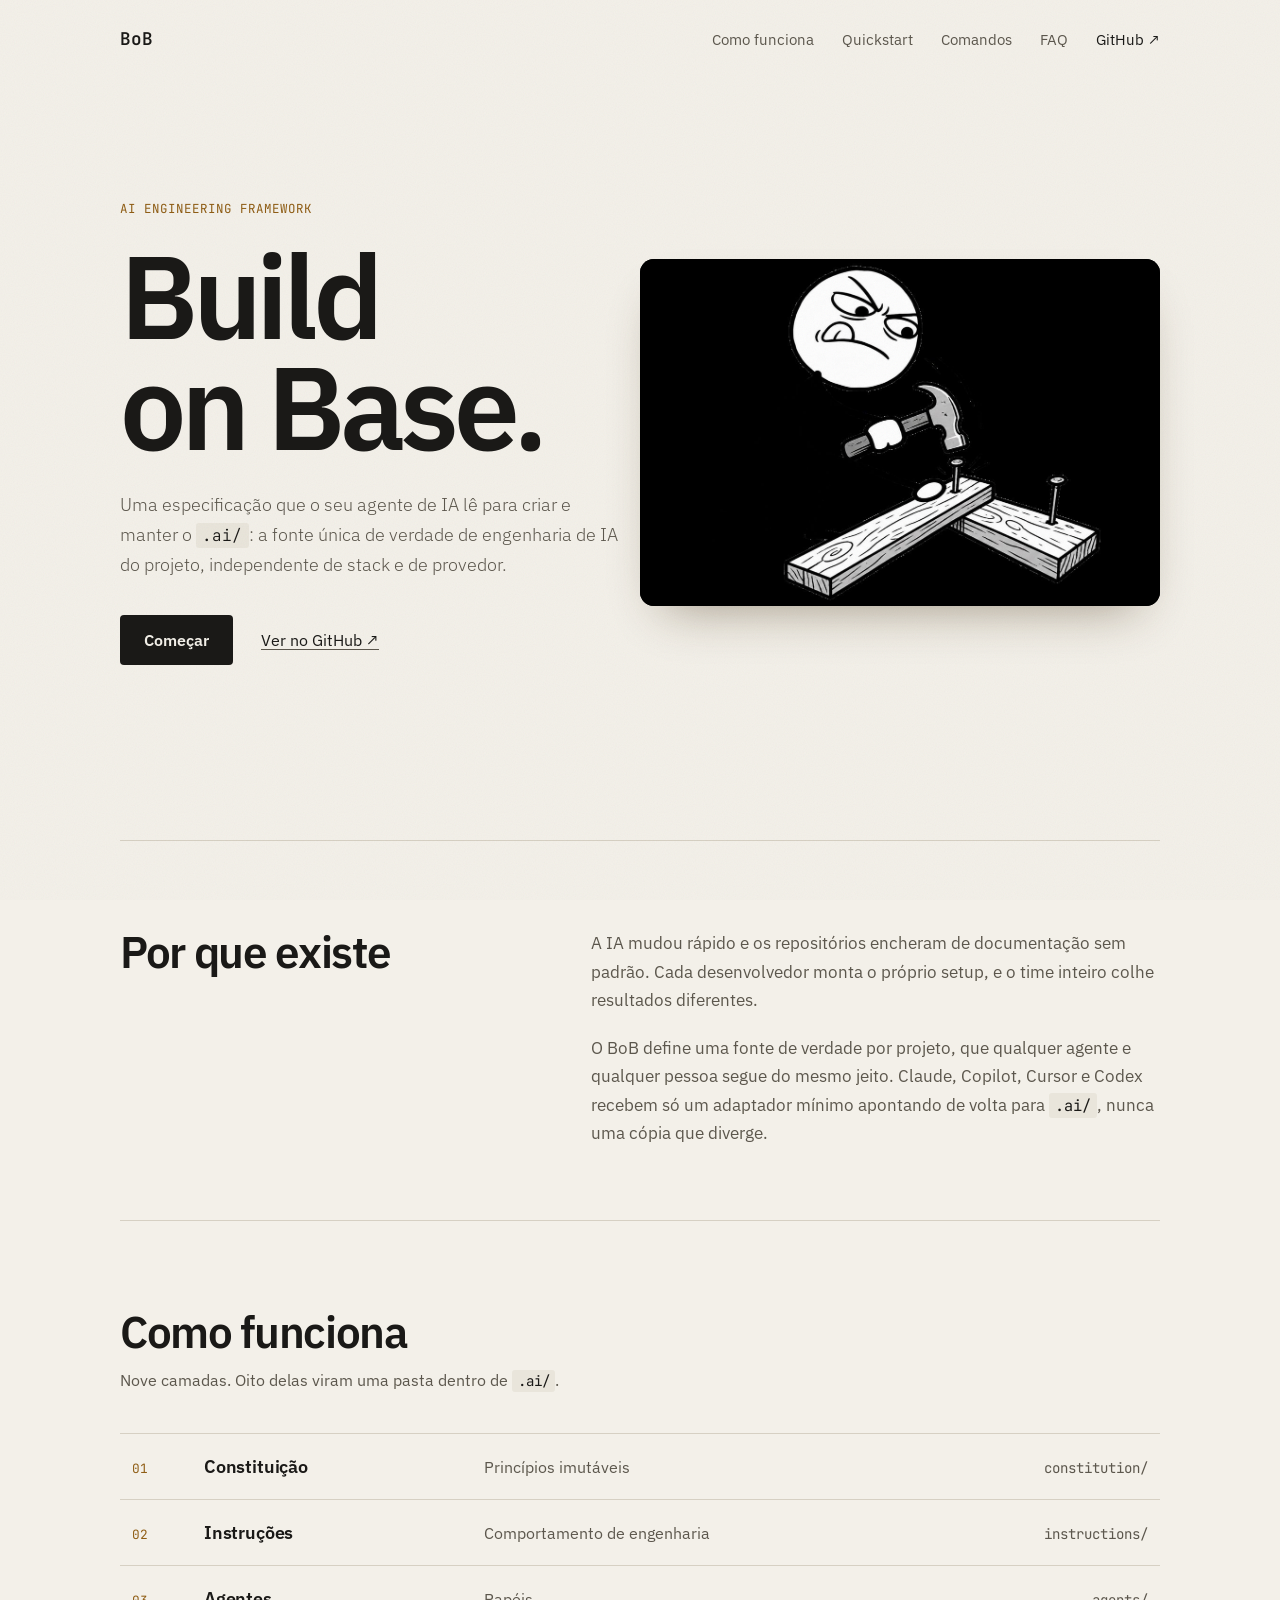
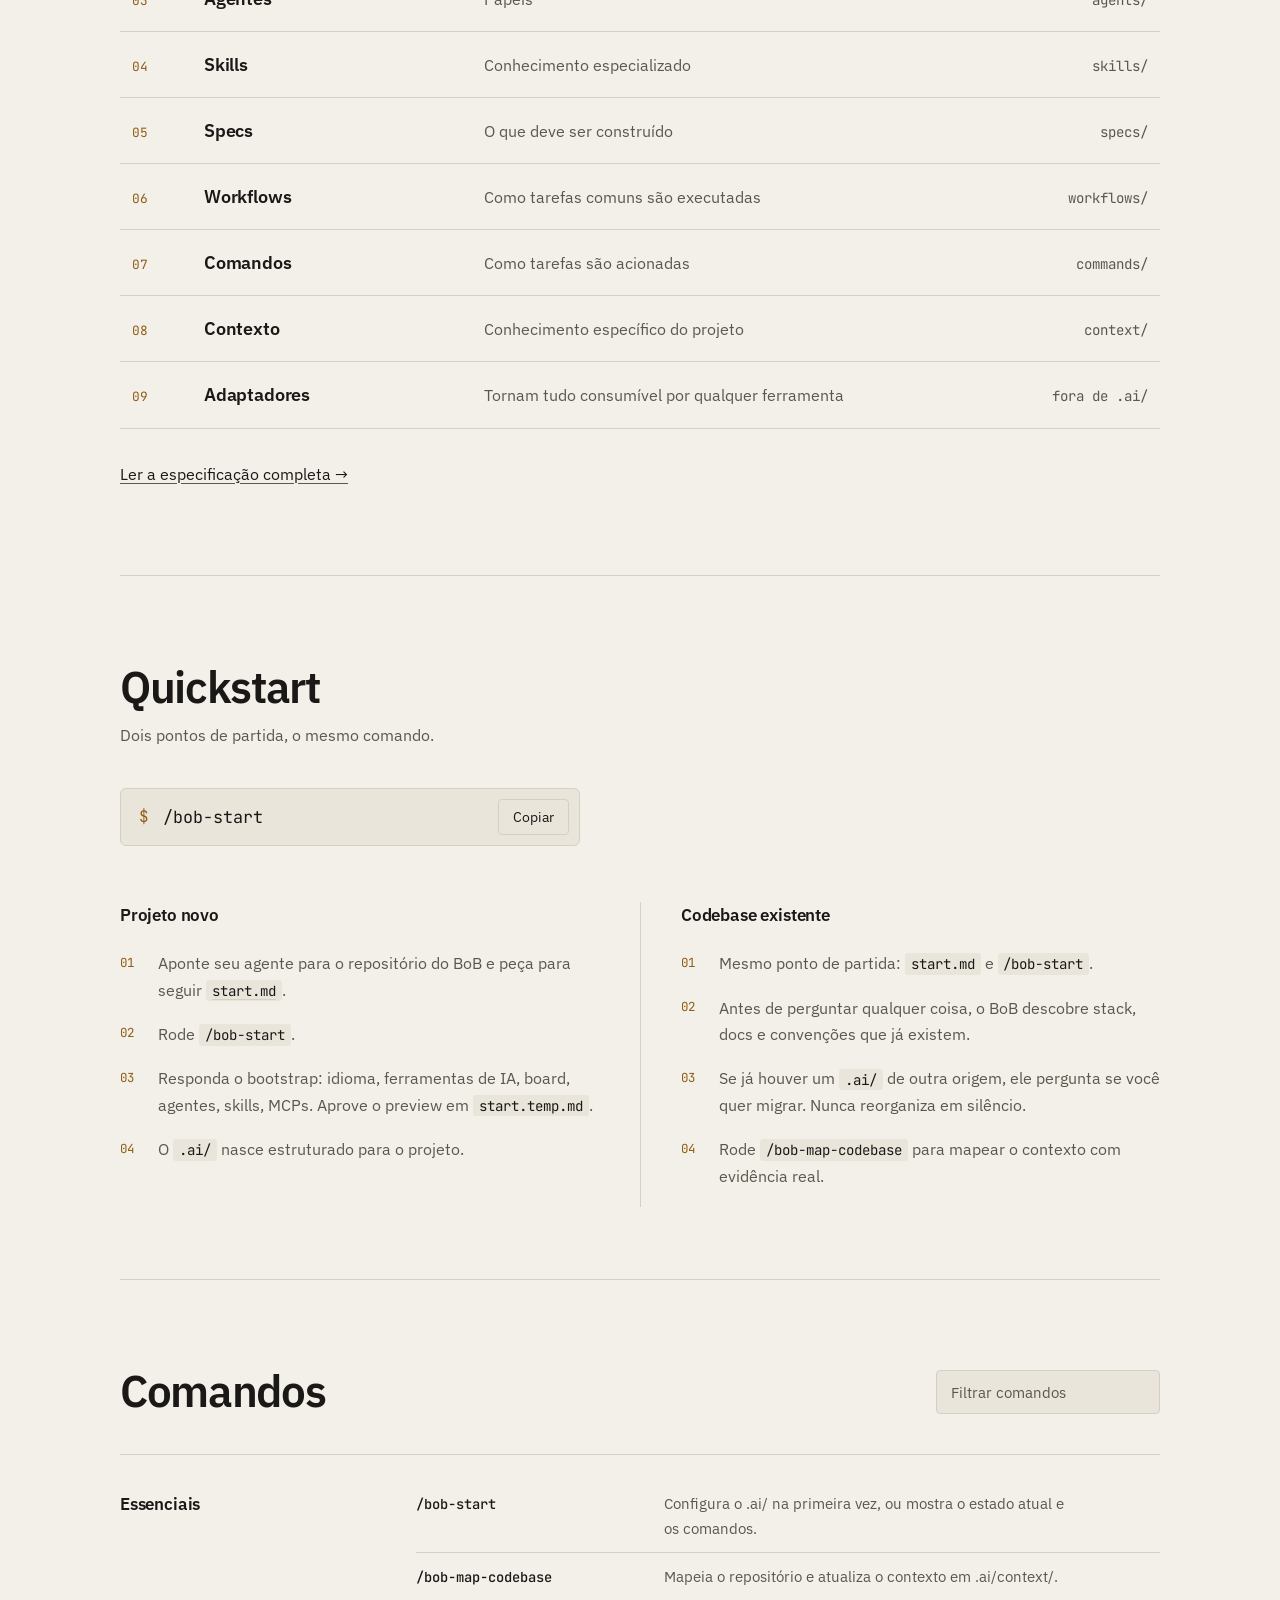
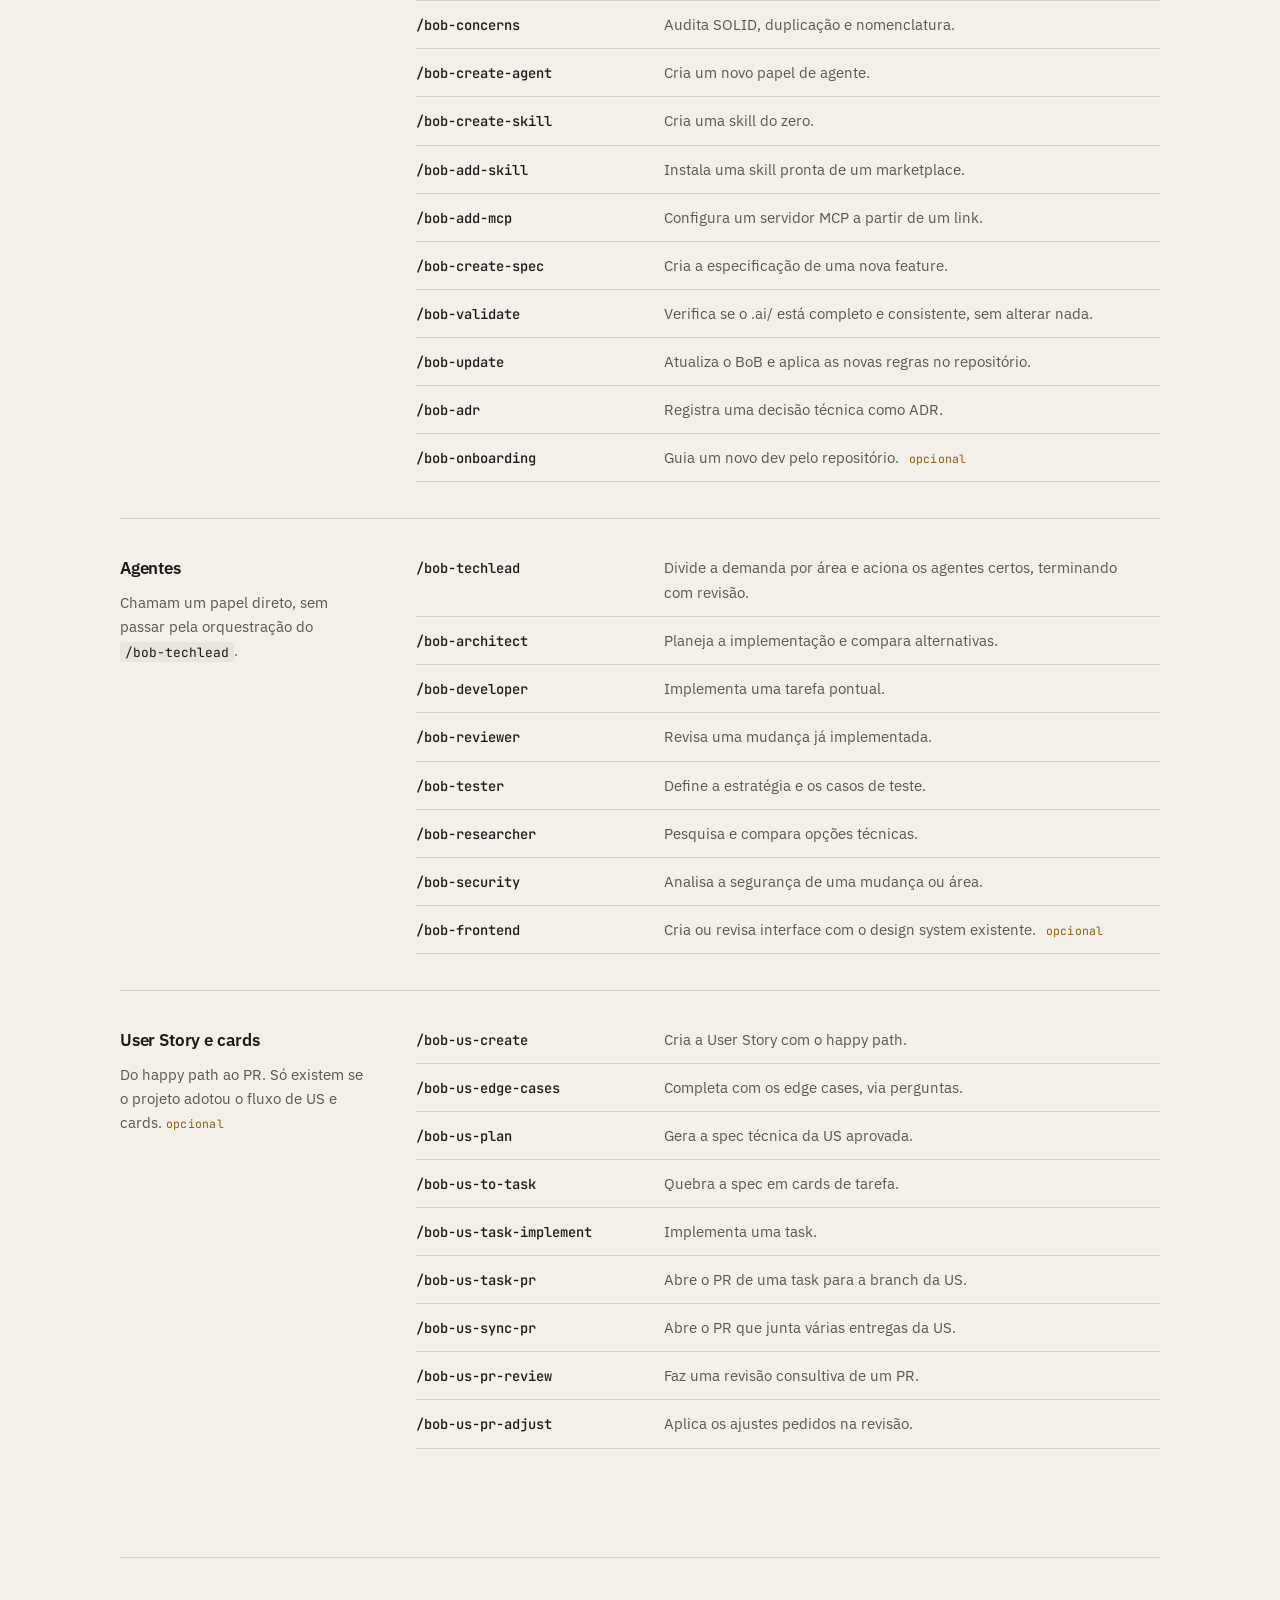
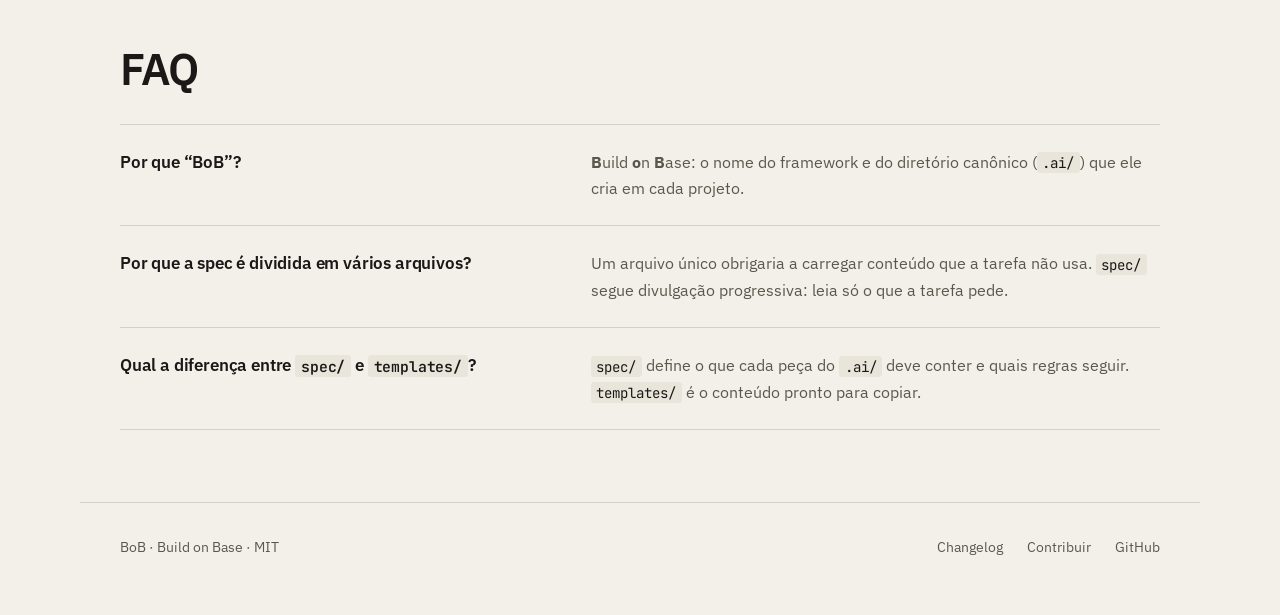
==== commit a2419d05: "improve: switch site to a light background with the hero image in a framed panel" ====
--- a/site/index.html
+++ b/site/index.html
@@ -3,8 +3,8 @@
 <head>
   <meta charset="utf-8" />
   <meta name="viewport" content="width=device-width, initial-scale=1" />
-  <meta name="color-scheme" content="dark" />
-  <meta name="theme-color" content="#0f0f0e" />
+  <meta name="color-scheme" content="light" />
+  <meta name="theme-color" content="#f3f0e9" />
   <title>BoB — Build on Base</title>
   <meta name="description" content="BoB é uma especificação que um agente de IA lê para criar e manter o .ai/, a fonte única de verdade de engenharia de IA de um projeto." />
   <link rel="canonical" href="https://lketerson.github.io/bob/" />
--- a/site/style.css
+++ b/site/style.css
@@ -1,14 +1,15 @@
-/* Design tokens — dark only, warm-tinted neutrals, one accent. */
+/* Design tokens — light only, warm-tinted neutrals, one accent. */
 :root {
-  color-scheme: dark;
-
-  --bg: #0f0f0e;
-  --bg-raise: #161614;
-  --line: #2a2926;
-  --text: #ece9e2;
-  --muted: #a09b90;
-  --accent: #d4a85a;
-  --accent-ink: #14110a;
+  color-scheme: light;
+
+  --bg: #f3f0e9;
+  --bg-raise: #e9e5db;
+  --line: #d6d0c3;
+  --text: #1a1917;
+  --muted: #5c574d;
+  --accent: #8f5d14;
+  --ink: #1a1917;
+  --on-ink: #f3f0e9;
 
   --sans: "IBM Plex Sans", system-ui, -apple-system, "Segoe UI", sans-serif;
   --mono: "JetBrains Mono", ui-monospace, "SFMono-Regular", Menlo, Consolas, monospace;
@@ -39,7 +40,8 @@
   inset: 0;
   z-index: 5;
   pointer-events: none;
-  opacity: 0.05;
+  opacity: 0.06;
+  mix-blend-mode: multiply;
   background-image: url("data:image/svg+xml;utf8,<svg xmlns='http://www.w3.org/2000/svg' width='160' height='160'><filter id='n'><feTurbulence type='fractalNoise' baseFrequency='0.9' numOctaves='2' stitchTiles='stitch'/></filter><rect width='100%' height='100%' filter='url(%23n)'/></svg>");
 }
 
@@ -62,7 +64,7 @@
 :focus-visible { outline: 2px solid var(--accent); outline-offset: 3px; border-radius: 2px; }
 
 .sr { position: absolute; width: 1px; height: 1px; overflow: hidden; clip: rect(0 0 0 0); white-space: nowrap; }
-.skip { position: absolute; left: 16px; top: -48px; z-index: 10; background: var(--accent); color: var(--accent-ink); padding: 8px 14px; border-radius: 4px; font-weight: 600; transition: top 0.2s var(--ease); }
+.skip { position: absolute; left: 16px; top: -48px; z-index: 10; background: var(--ink); color: var(--on-ink); padding: 8px 14px; border-radius: 4px; font-weight: 600; transition: top 0.2s var(--ease); }
 .skip:focus { top: 12px; }
 
 /* ---------- header ---------- */
@@ -105,31 +107,22 @@
 }
 .lead { margin: 0 0 36px; max-width: 30em; font-size: 1.125rem; font-weight: 300; color: var(--muted); text-wrap: pretty; }
 
-/* The logo ships with a black background; mask the edges so it dissolves into the page. */
-.hero-fig { margin: 0; margin-right: calc(var(--gutter) * -1); position: relative; z-index: 1; }
-.hero-fig img {
-  display: block;
-  width: 100%;
-  height: auto;
-  margin-left: -12%;
-  width: 112%;
-  max-width: none;
-  -webkit-mask-image: radial-gradient(ellipse 62% 66% at 55% 50%, #000 52%, transparent 100%);
-  mask-image: radial-gradient(ellipse 62% 66% at 55% 50%, #000 52%, transparent 100%);
-}
+/* The logo ships on a black background, so it sits in its own dark panel. */
+.hero-fig { margin: 0; position: relative; z-index: 1; border-radius: 14px; overflow: hidden; background: #000; box-shadow: 0 24px 48px -24px rgba(60, 40, 10, 0.45); }
+.hero-fig img { display: block; width: 100%; height: auto; }
 
 .cta { display: flex; flex-wrap: wrap; align-items: center; gap: 16px 28px; }
 .btn {
   display: inline-block;
   padding: 12px 24px;
-  background: var(--accent);
-  color: var(--accent-ink);
+  background: var(--ink);
+  color: var(--on-ink);
   font-weight: 600;
   text-decoration: none;
   border-radius: 4px;
   transition: transform 0.2s var(--ease), background-color 0.2s var(--ease);
 }
-.btn:hover { background: #e0b96f; transform: translateY(-1px); }
+.btn:hover { background: #38342d; transform: translateY(-1px); }
 .btn:active { transform: translateY(1px) scale(0.98); }
 .textlink { text-decoration-color: var(--muted); }
 .textlink:hover { color: var(--accent); }
@@ -283,8 +276,7 @@
 /* ---------- responsive ---------- */
 @media (max-width: 860px) {
   .hero { grid-template-columns: minmax(0, 1fr); min-height: 0; padding: 8px 0 64px; }
-  .hero-fig { order: -1; margin: 0 calc(var(--gutter) * -1) 8px; }
-  .hero-fig img { width: 100%; margin-left: 0; }
+  .hero-fig { order: -1; margin: 0 0 32px; }
   .why, .faq > div { grid-template-columns: minmax(0, 1fr); }
   .group { grid-template-columns: minmax(0, 1fr); }
   .paths { grid-template-columns: minmax(0, 1fr); }
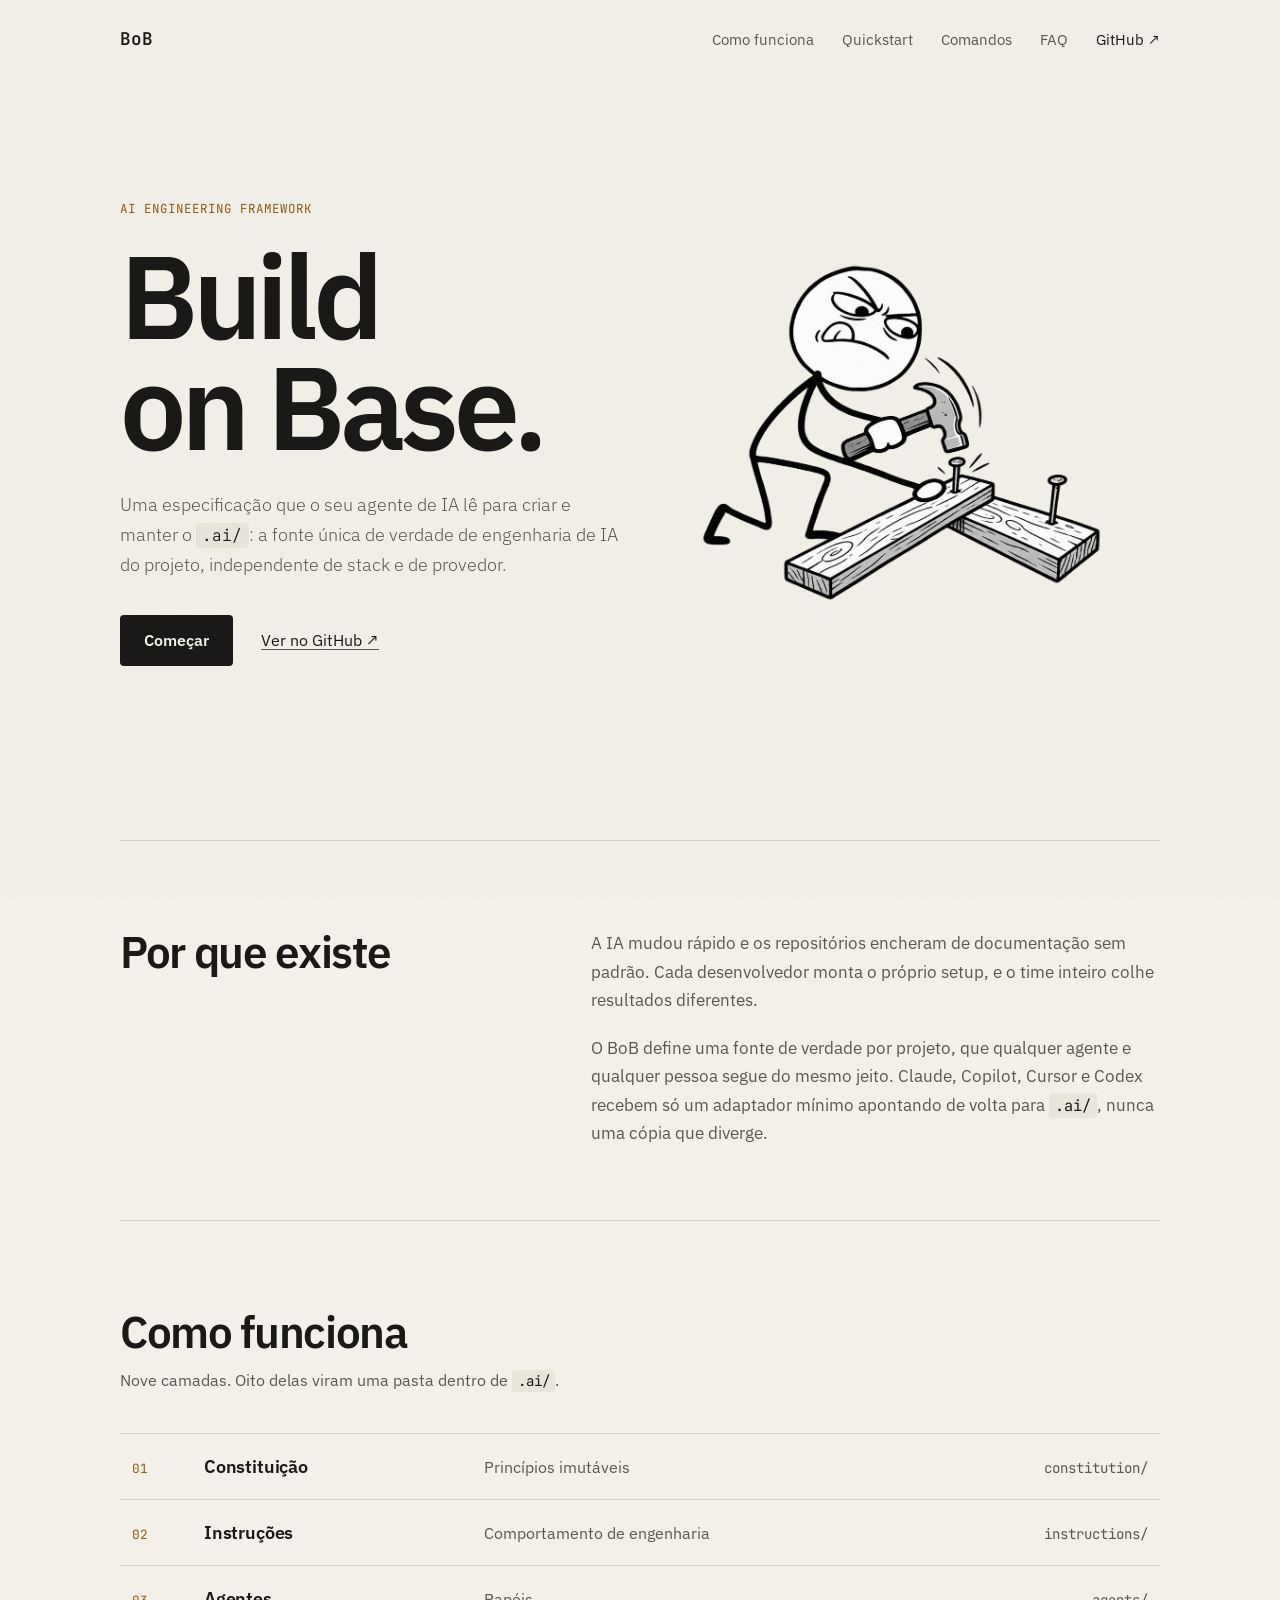
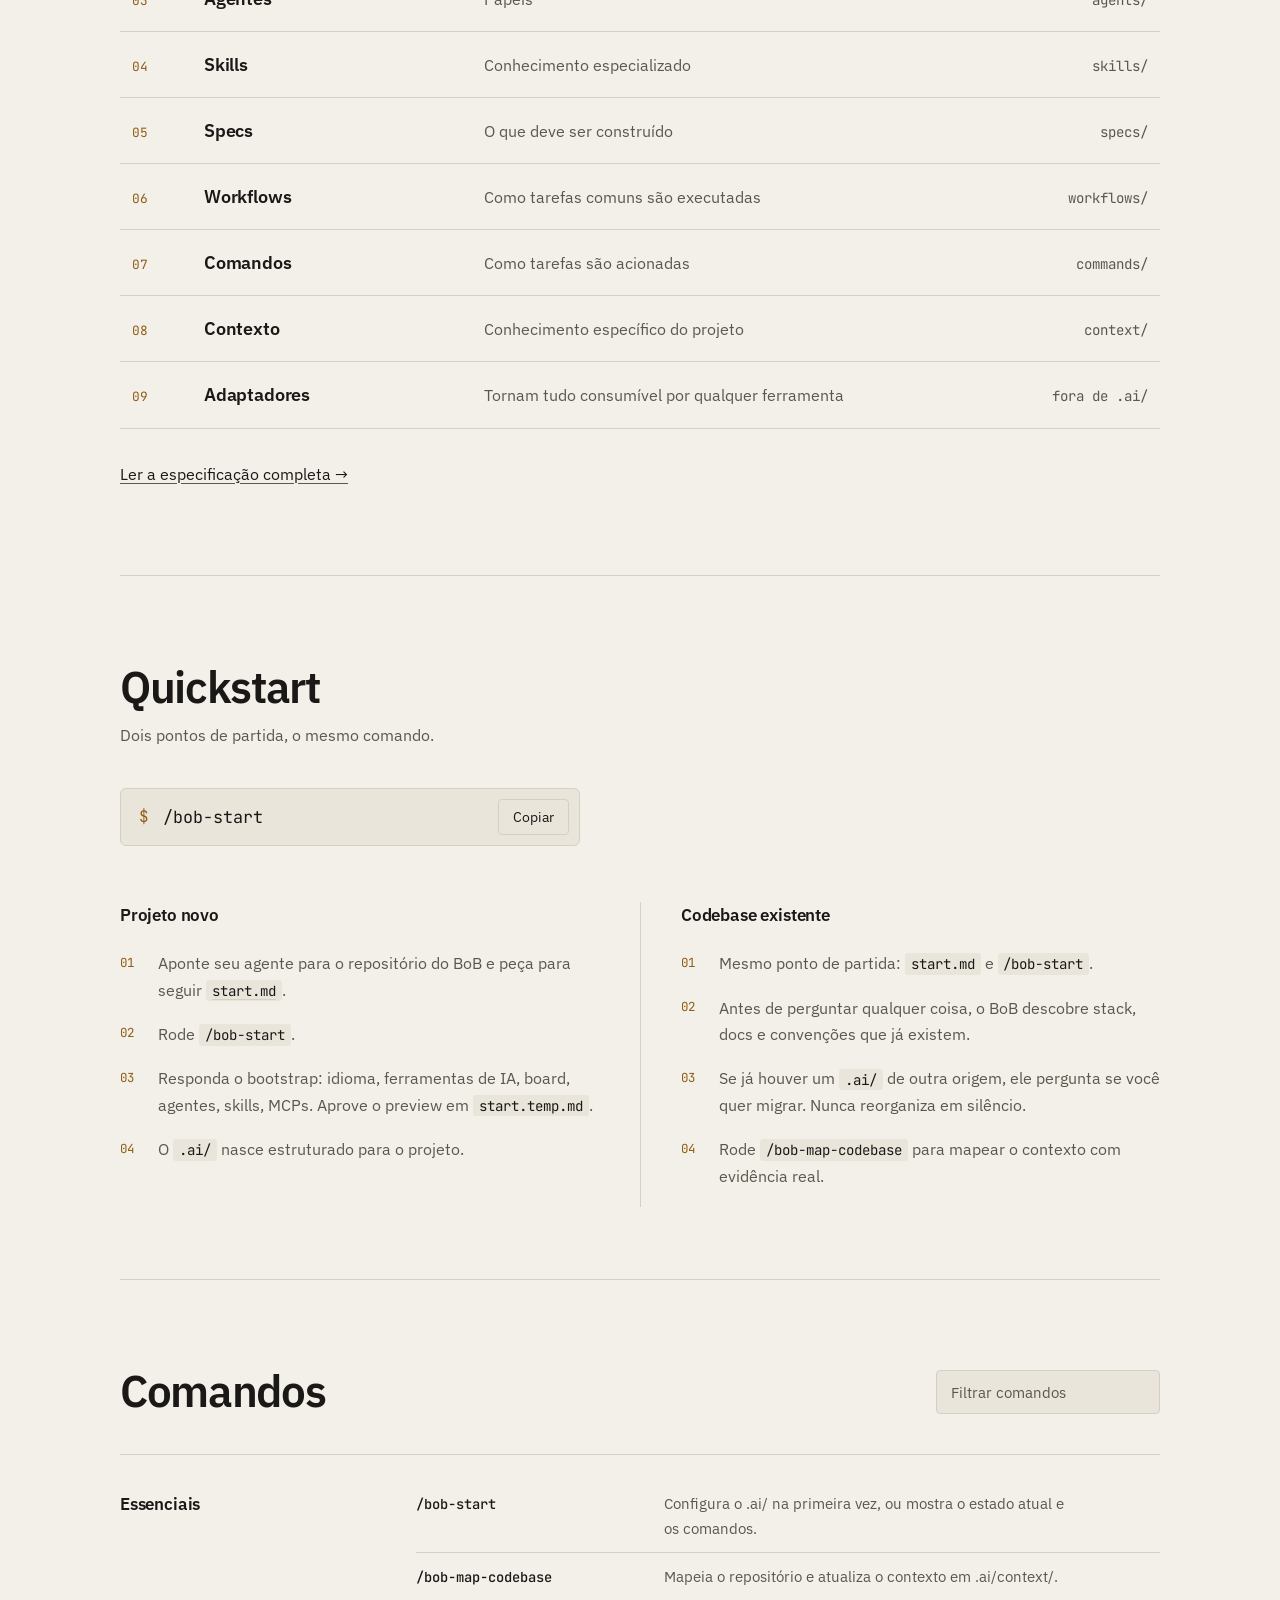
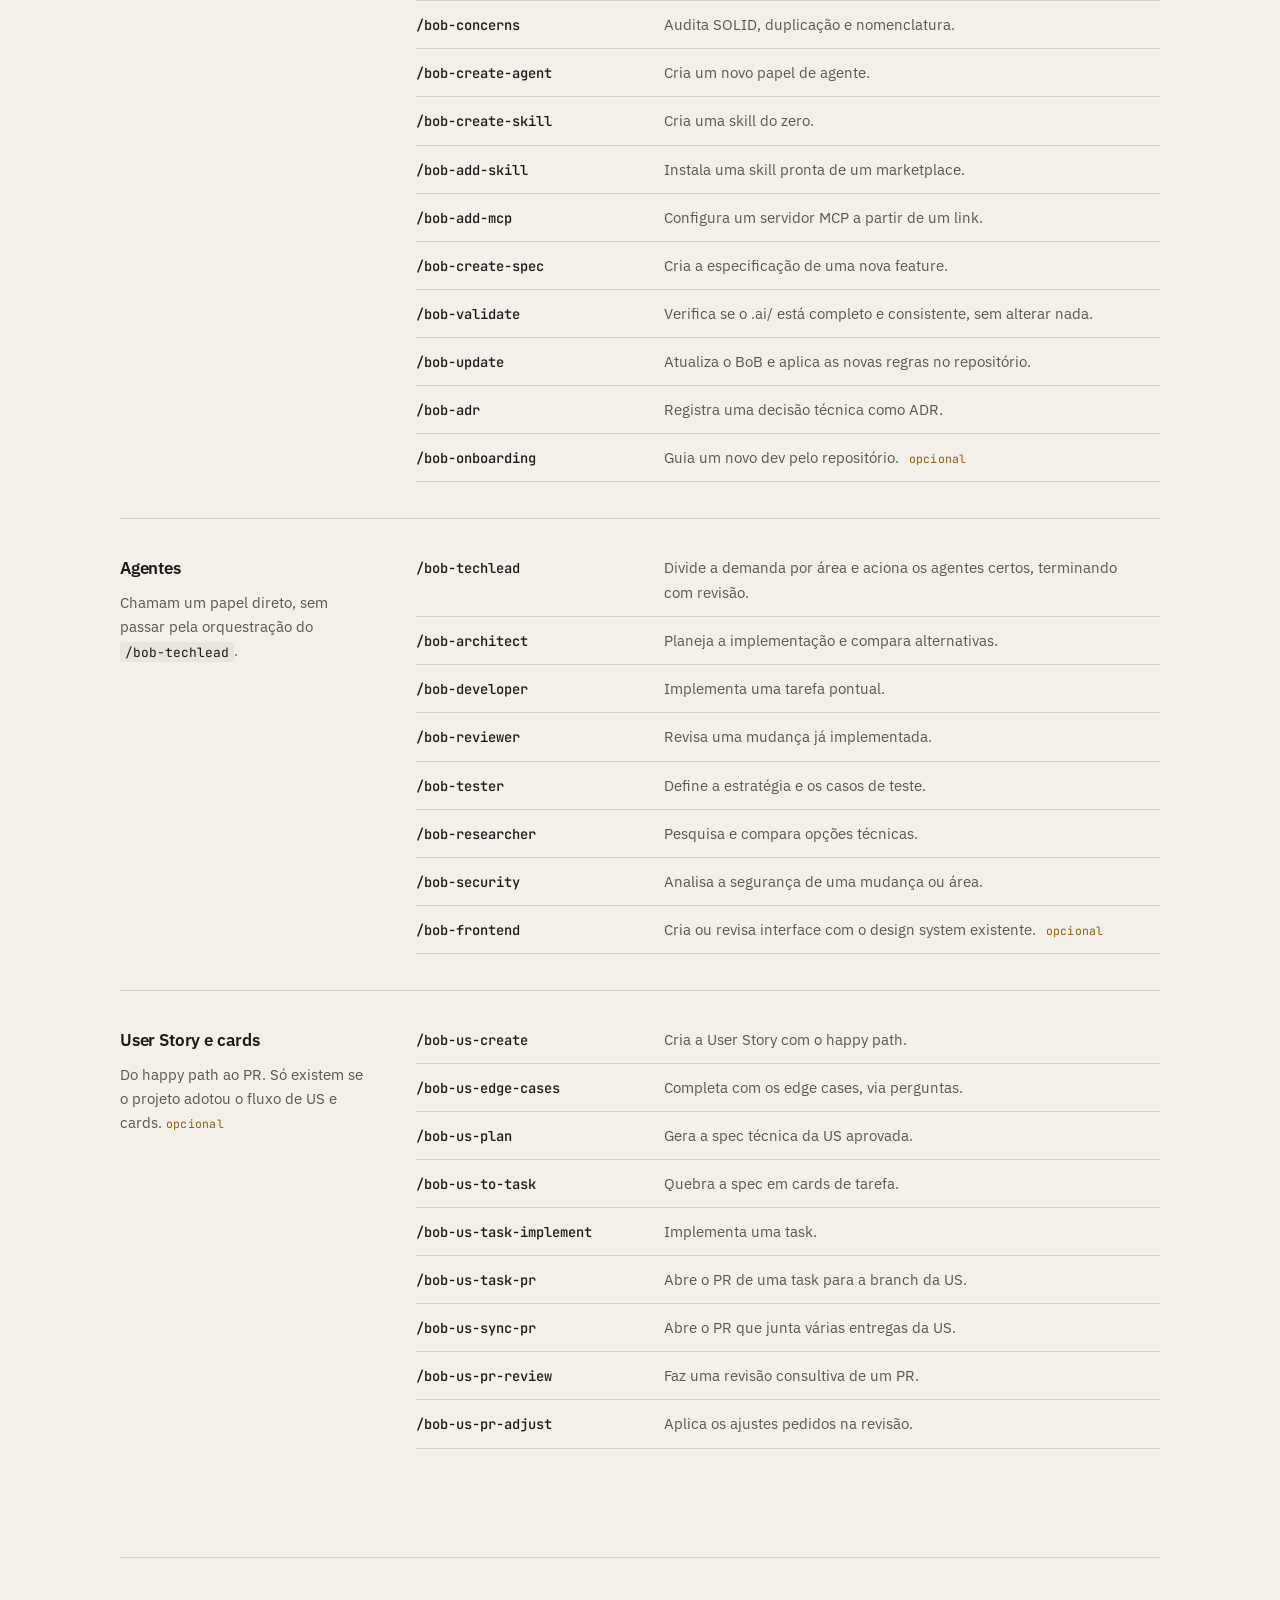
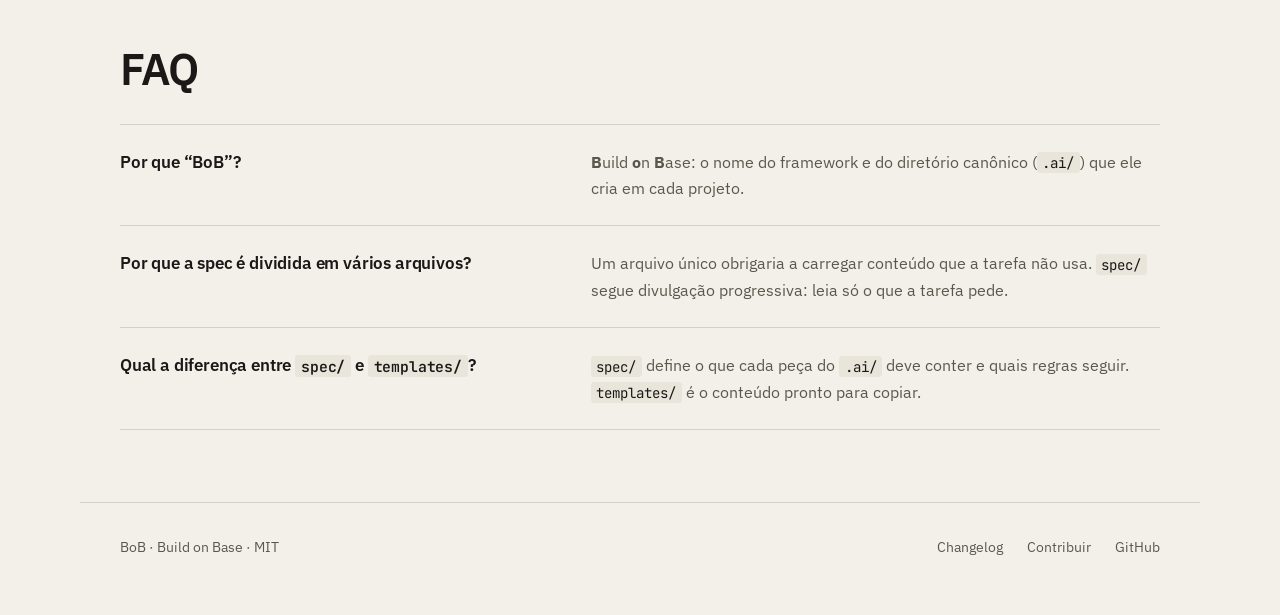
==== commit e1c5f48f: "fix: use the transparent PNG logo in the site hero instead of a flattened JPG" ====
--- a/site/index.html
+++ b/site/index.html
@@ -12,7 +12,7 @@
   <meta property="og:title" content="BoB — Build on Base" />
   <meta property="og:description" content="Uma única fonte de verdade de engenharia de IA por projeto, para qualquer agente e qualquer desenvolvedor." />
   <meta property="og:url" content="https://lketerson.github.io/bob/" />
-  <meta property="og:image" content="https://lketerson.github.io/bob/assets/bob-hero.jpg" />
+  <meta property="og:image" content="https://lketerson.github.io/bob/assets/bob-hero.png" />
   <meta name="twitter:card" content="summary_large_image" />
   <link rel="icon" href="favicon.svg" type="image/svg+xml" />
   <link rel="preconnect" href="https://fonts.googleapis.com" />
@@ -51,7 +51,7 @@
         </div>
       </div>
       <figure class="hero-fig">
-        <img src="assets/bob-hero.jpg" width="900" height="600" alt="BoB, personagem de contorno branco e cara de bravo, martelando um prego em duas tábuas." />
+        <img src="assets/bob-hero.png" width="900" height="600" alt="BoB, personagem de contorno branco e cara de bravo, martelando um prego em duas tábuas." />
       </figure>
     </section>
 
--- a/site/style.css
+++ b/site/style.css
@@ -107,8 +107,8 @@
 }
 .lead { margin: 0 0 36px; max-width: 30em; font-size: 1.125rem; font-weight: 300; color: var(--muted); text-wrap: pretty; }
 
-/* The logo ships on a black background, so it sits in its own dark panel. */
-.hero-fig { margin: 0; position: relative; z-index: 1; border-radius: 14px; overflow: hidden; background: #000; box-shadow: 0 24px 48px -24px rgba(60, 40, 10, 0.45); }
+/* The logo is a transparent PNG, so it sits directly on the page. */
+.hero-fig { margin: 0; position: relative; z-index: 1; }
 .hero-fig img { display: block; width: 100%; height: auto; }
 
 .cta { display: flex; flex-wrap: wrap; align-items: center; gap: 16px 28px; }
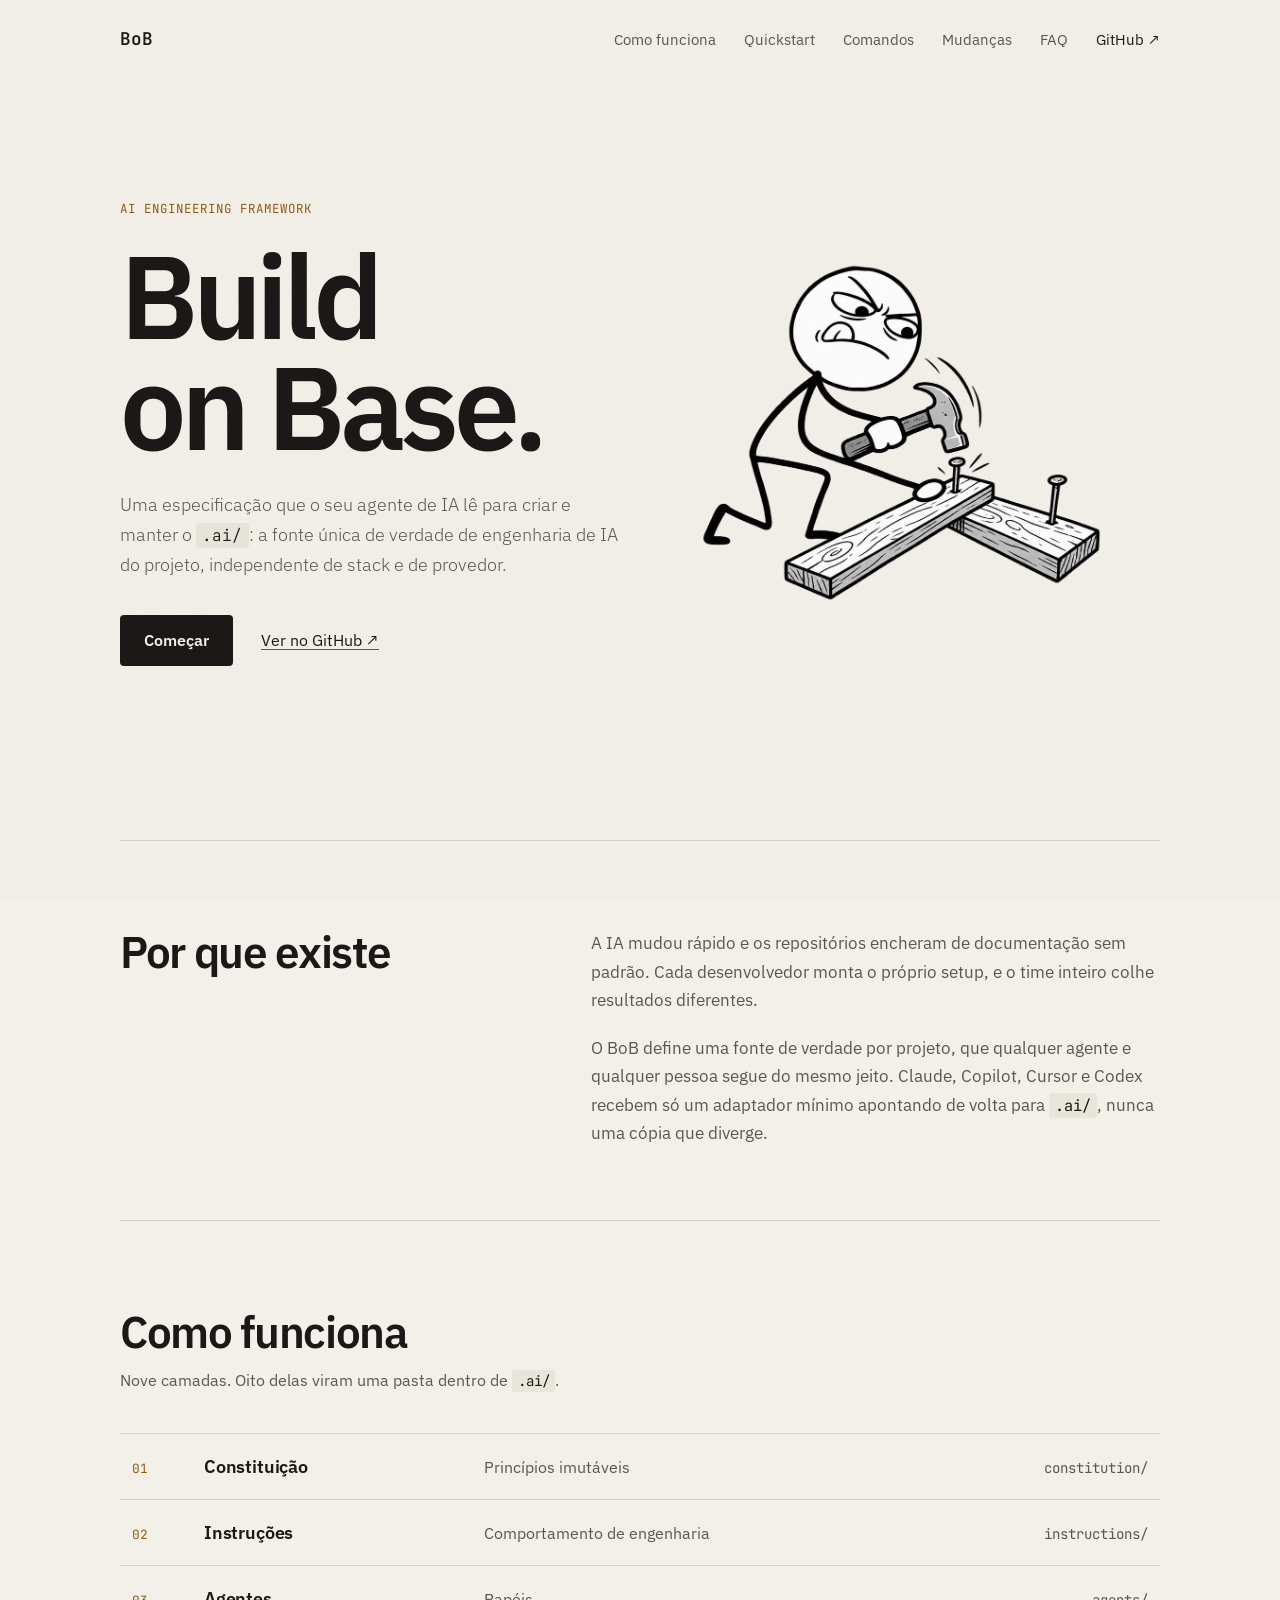
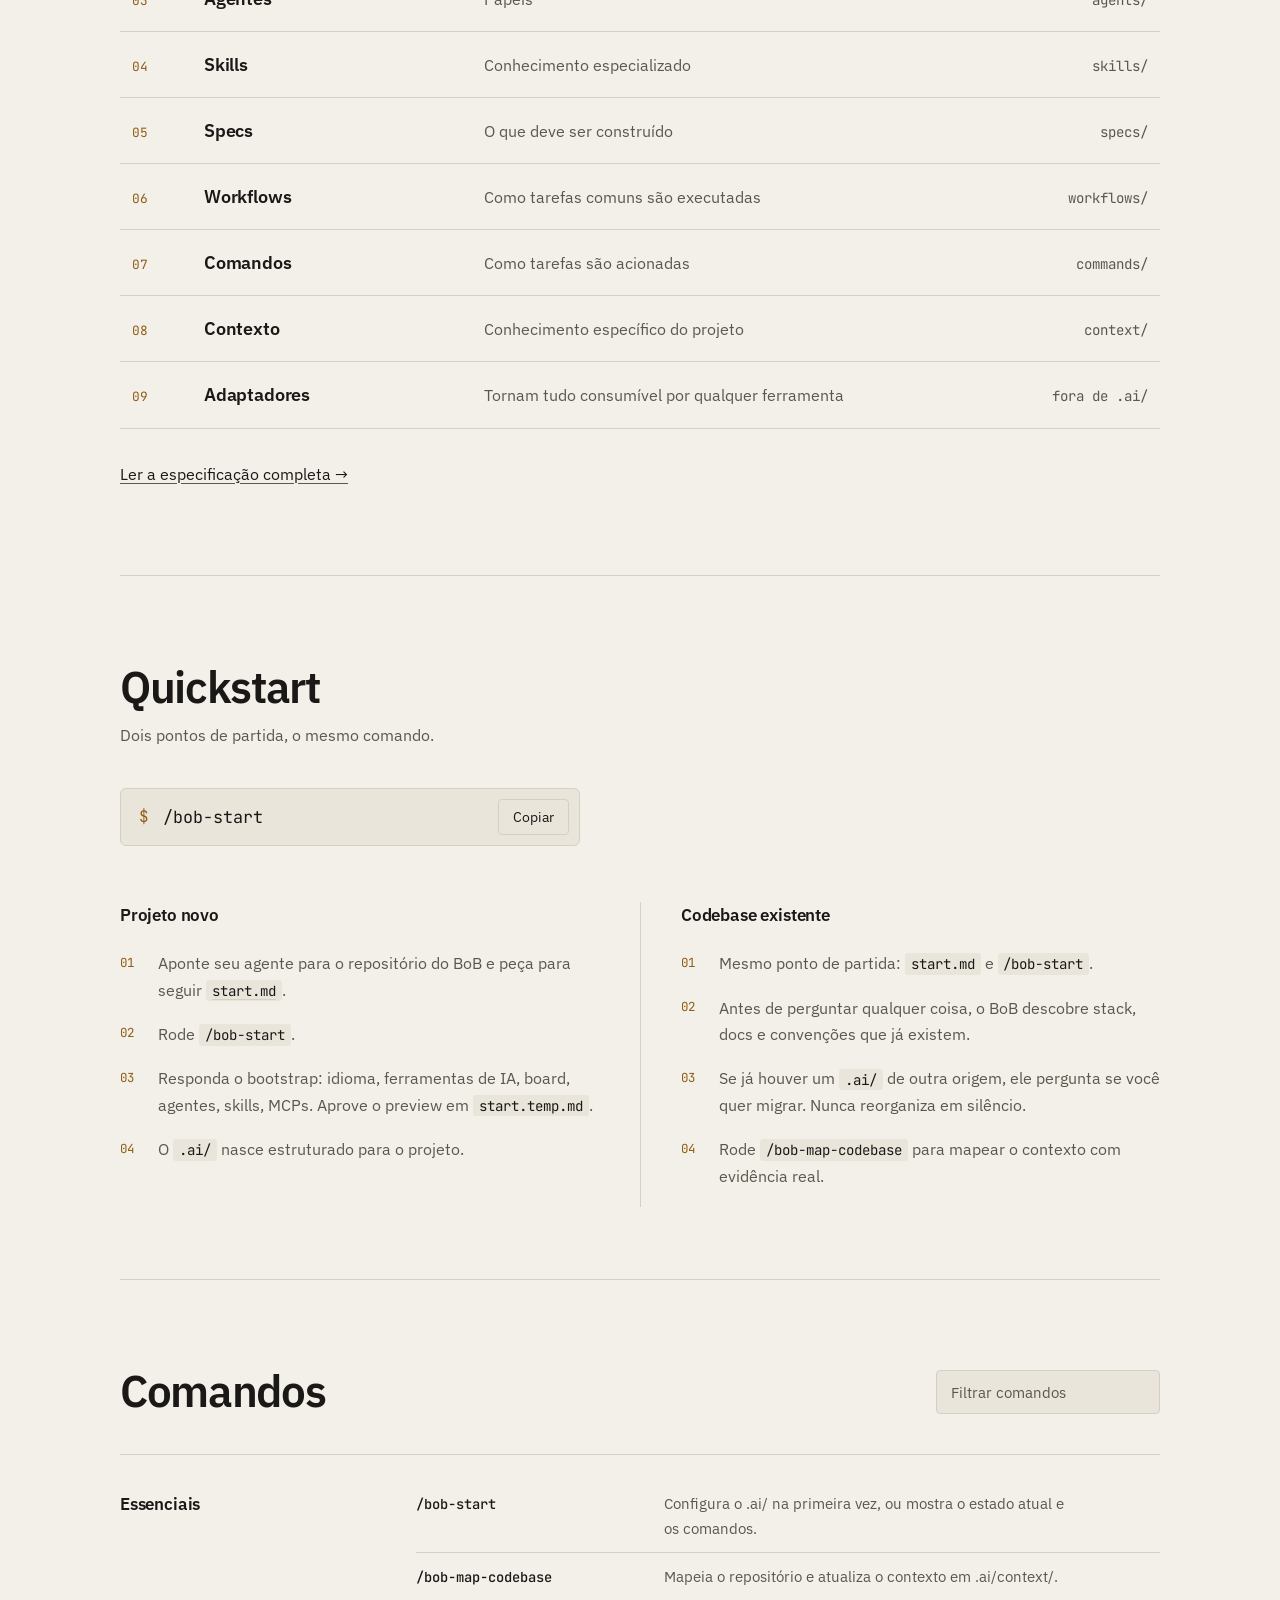
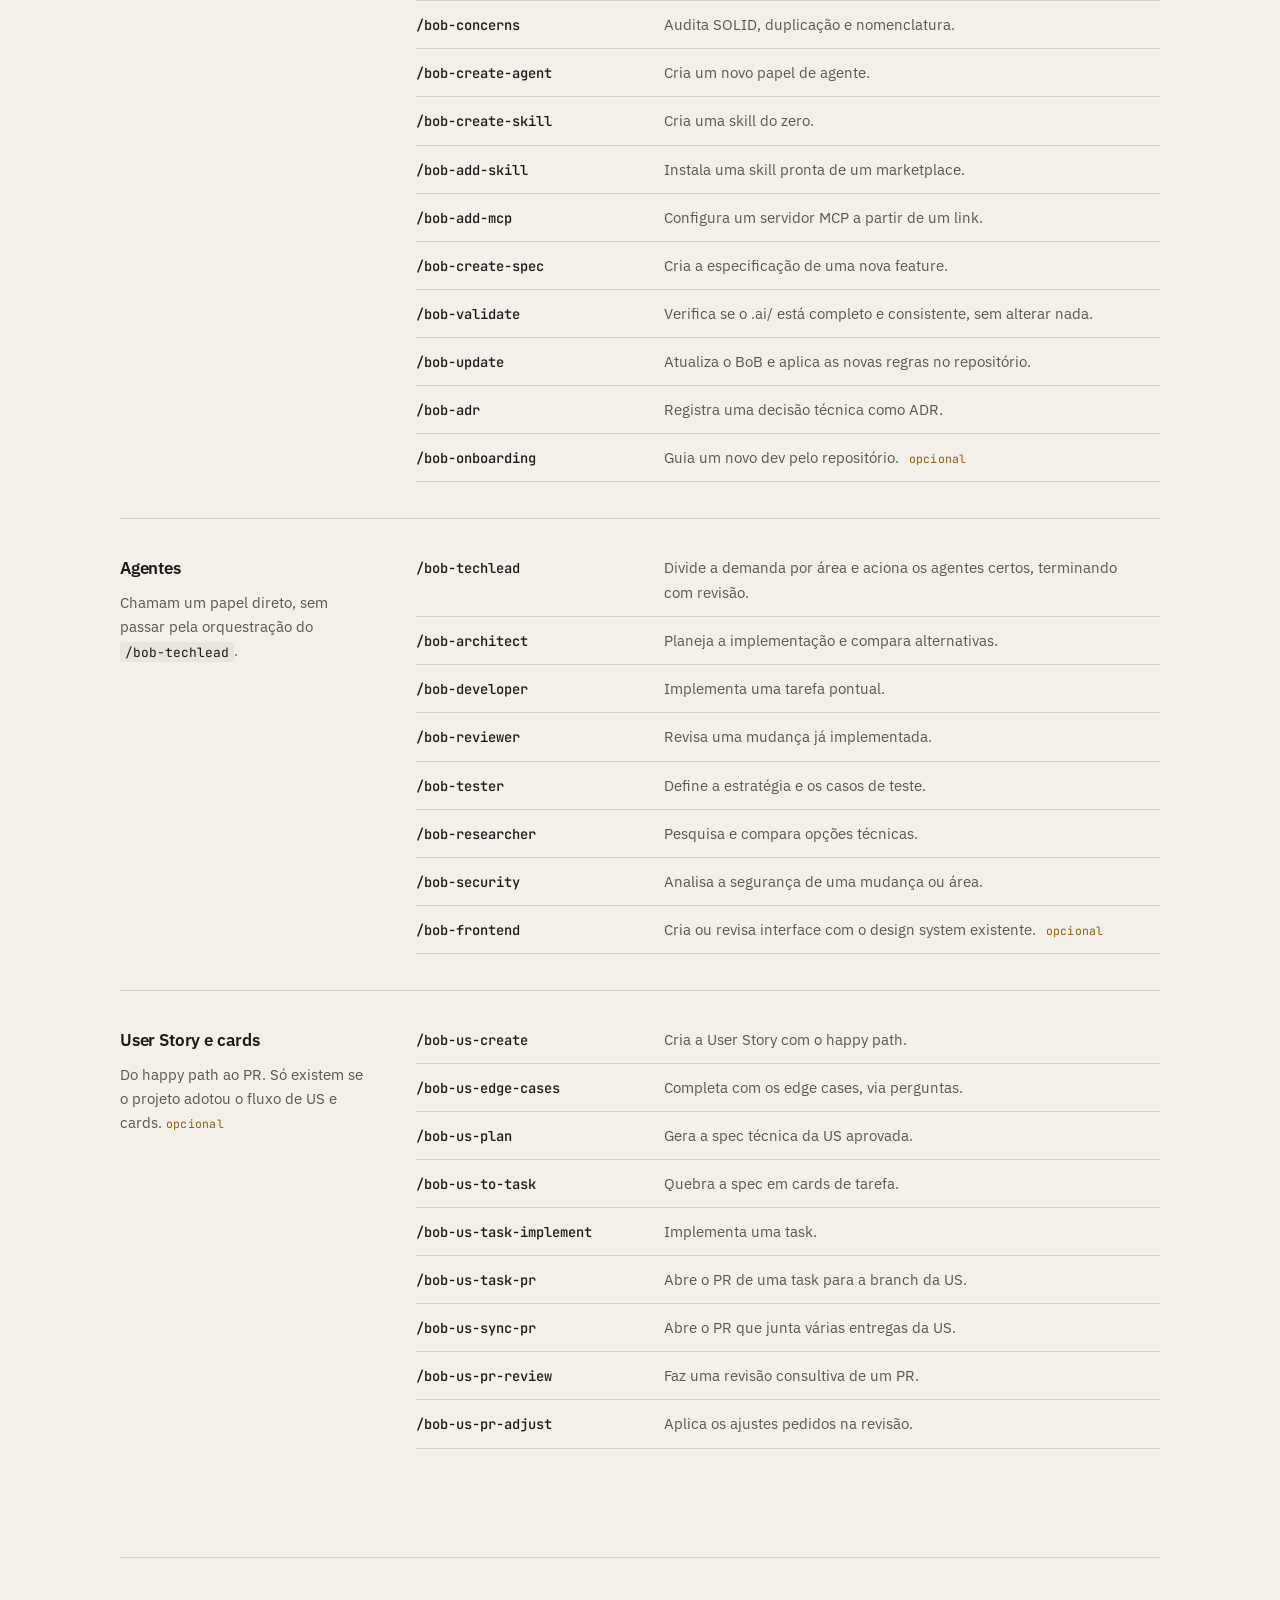
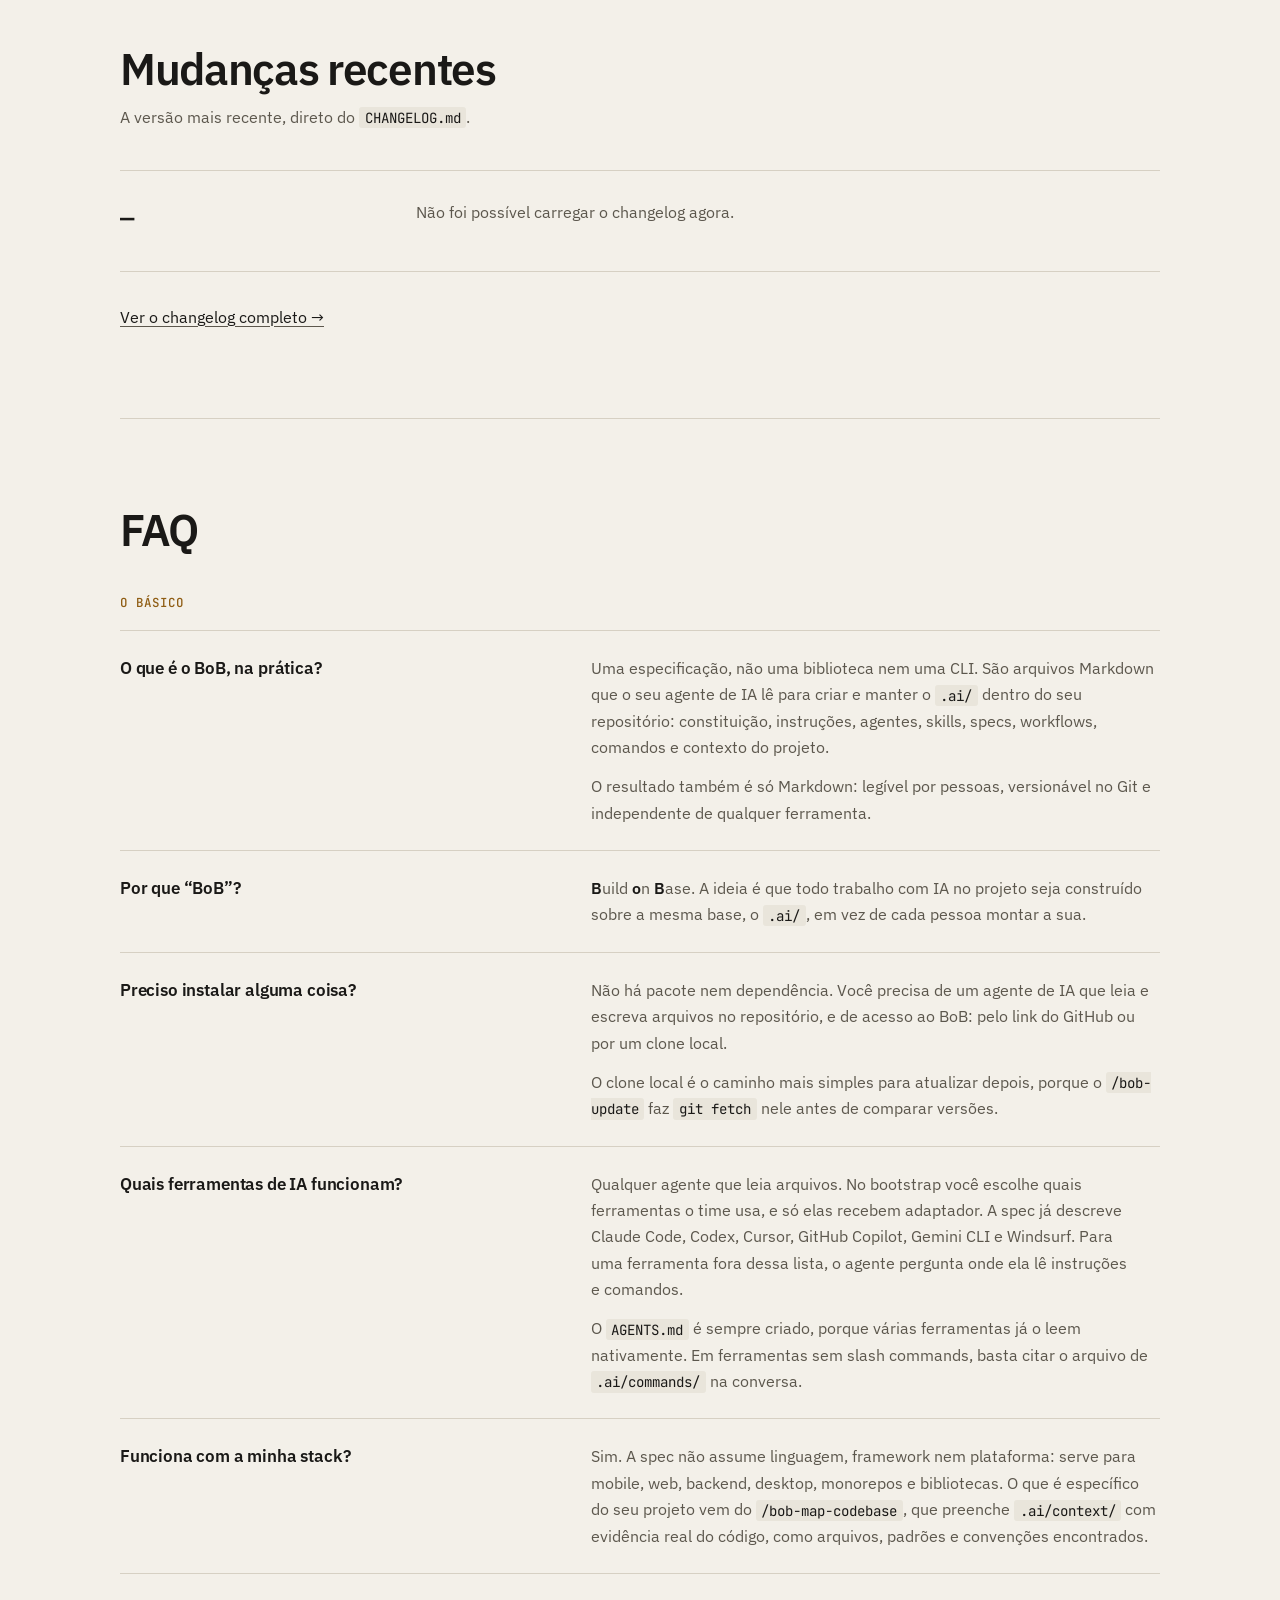
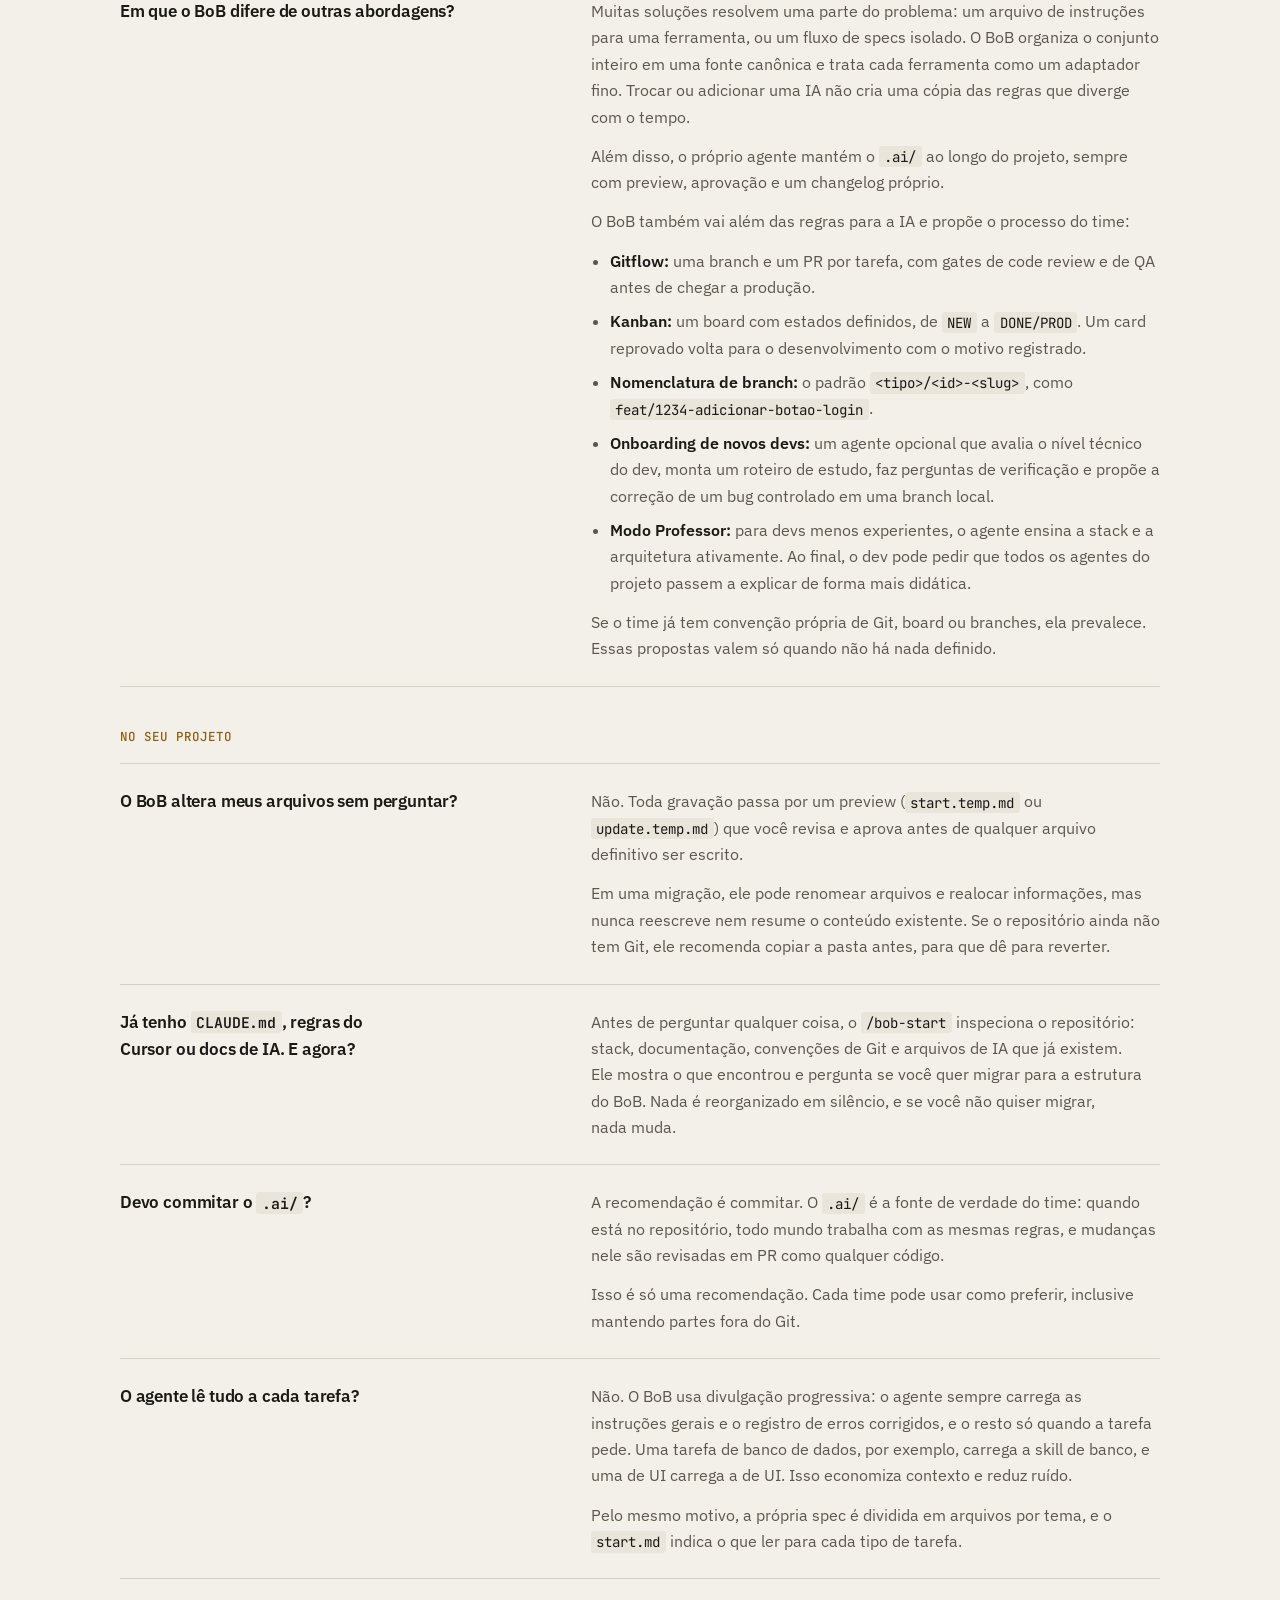
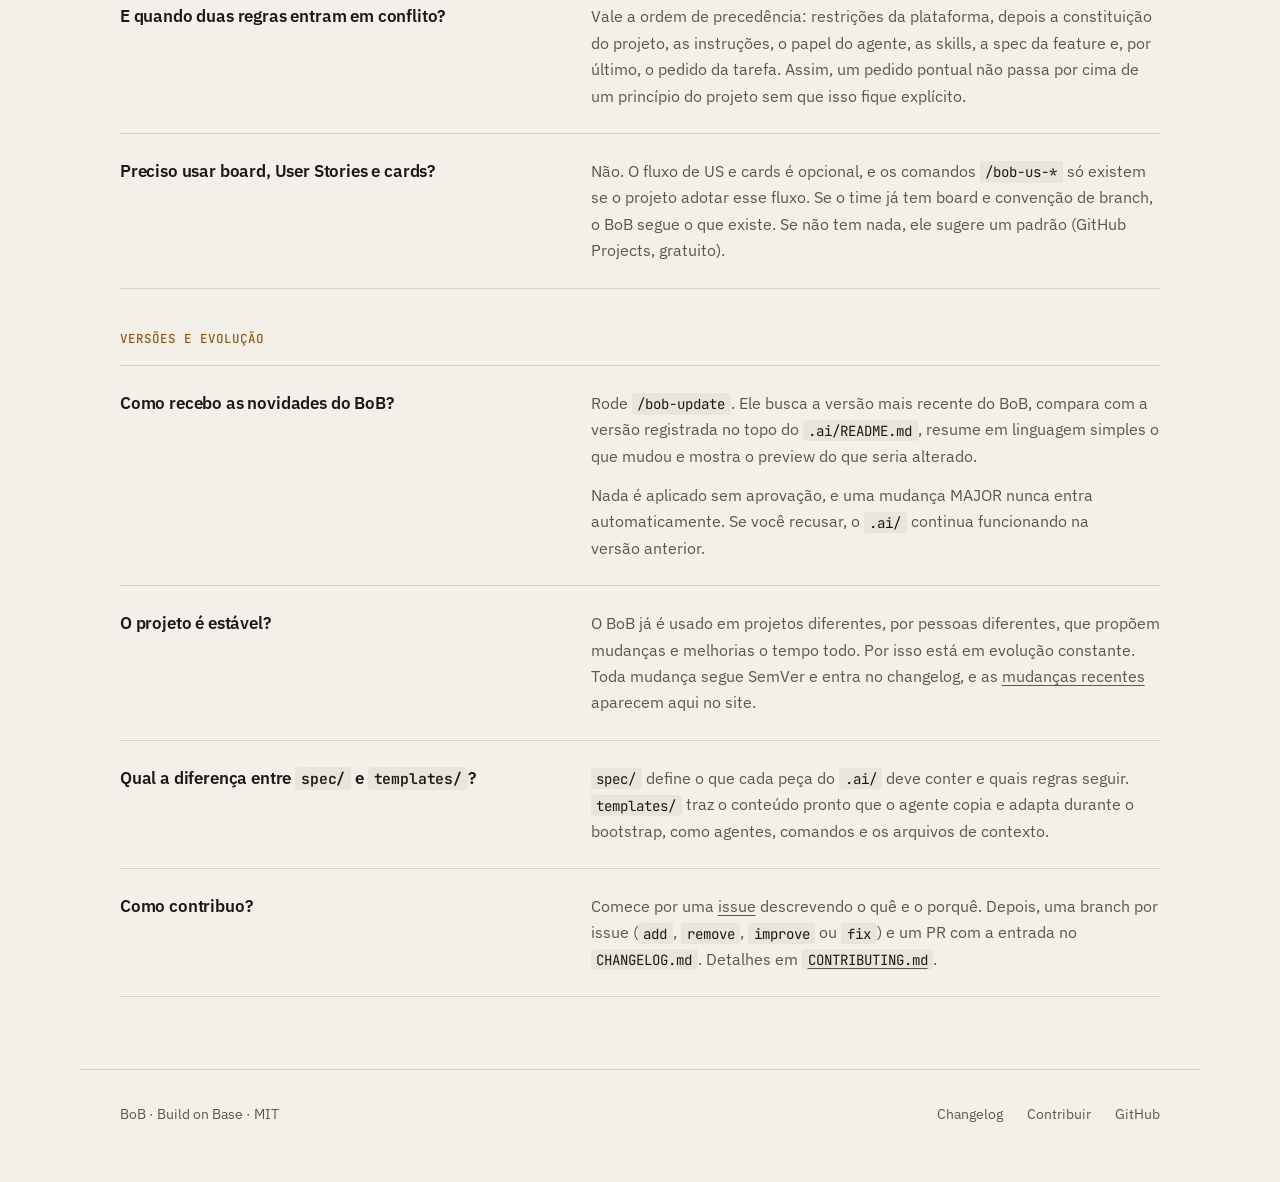
==== commit b74149a6: "improve: detailed FAQ in site and README, and a recent-changes section on the site fed by CHANGELOG." ====
--- a/site/index.html
+++ b/site/index.html
@@ -30,6 +30,7 @@
       <a href="#como-funciona">Como funciona</a>
       <a href="#quickstart">Quickstart</a>
       <a href="#comandos">Comandos</a>
+      <a href="#mudancas">Mudanças</a>
       <a href="#faq">FAQ</a>
       <a class="ext" href="https://github.com/lketerson/bob">GitHub <span aria-hidden="true">↗</span></a>
     </nav>
@@ -189,22 +190,138 @@
       <p class="empty" id="cmd-empty" hidden>Nenhum comando encontrado.</p>
     </section>
 
+    <section class="block" id="mudancas">
+      <h2>Mudanças recentes</h2>
+      <p class="sub">A versão mais recente, direto do <code>CHANGELOG.md</code>.</p>
+      <article class="release" id="release" aria-live="polite">
+        <div class="release-meta">
+          <p class="release-version" id="release-version">—</p>
+          <p class="release-date" id="release-date"></p>
+        </div>
+        <div class="release-body" id="release-body">
+          <p>Carregando…</p>
+        </div>
+      </article>
+      <p><a class="textlink" href="https://github.com/lketerson/bob/blob/master/CHANGELOG.md">Ver o changelog completo <span aria-hidden="true">→</span></a></p>
+    </section>
+
     <section class="block" id="faq">
       <h2>FAQ</h2>
-      <dl class="faq">
-        <div>
-          <dt>Por que “BoB”?</dt>
-          <dd><b>B</b>uild <b>o</b>n <b>B</b>ase: o nome do framework e do diretório canônico (<code>.ai/</code>) que ele cria em cada projeto.</dd>
-        </div>
-        <div>
-          <dt>Por que a spec é dividida em vários arquivos?</dt>
-          <dd>Um arquivo único obrigaria a carregar conteúdo que a tarefa não usa. <code>spec/</code> segue divulgação progressiva: leia só o que a tarefa pede.</dd>
-        </div>
-        <div>
-          <dt>Qual a diferença entre <code>spec/</code> e <code>templates/</code>?</dt>
-          <dd><code>spec/</code> define o que cada peça do <code>.ai/</code> deve conter e quais regras seguir. <code>templates/</code> é o conteúdo pronto para copiar.</dd>
-        </div>
-      </dl>
+
+      <div class="faq-group">
+        <h3>O básico</h3>
+        <dl class="faq">
+          <div>
+            <dt>O que é o BoB, na prática?</dt>
+            <dd>
+              <p>Uma especificação, não uma biblioteca nem uma CLI. São arquivos Markdown que o seu agente de IA lê para criar e manter o <code>.ai/</code> dentro do seu repositório: constituição, instruções, agentes, skills, specs, workflows, comandos e contexto do projeto.</p>
+              <p>O resultado também é só Markdown: legível por pessoas, versionável no Git e independente de qualquer ferramenta.</p>
+            </dd>
+          </div>
+          <div>
+            <dt>Por que “BoB”?</dt>
+            <dd><b>B</b>uild <b>o</b>n <b>B</b>ase. A ideia é que todo trabalho com IA no projeto seja construído sobre a mesma base, o <code>.ai/</code>, em vez de cada pessoa montar a sua.</dd>
+          </div>
+          <div>
+            <dt>Preciso instalar alguma coisa?</dt>
+            <dd>
+              <p>Não há pacote nem dependência. Você precisa de um agente de IA que leia e escreva arquivos no repositório, e de acesso ao BoB: pelo link do GitHub ou por um clone local.</p>
+              <p>O clone local é o caminho mais simples para atualizar depois, porque o <code>/bob-update</code> faz <code>git fetch</code> nele antes de comparar versões.</p>
+            </dd>
+          </div>
+          <div>
+            <dt>Quais ferramentas de IA funcionam?</dt>
+            <dd>
+              <p>Qualquer agente que leia arquivos. No bootstrap você escolhe quais ferramentas o time usa, e só elas recebem adaptador. A spec já descreve Claude Code, Codex, Cursor, GitHub Copilot, Gemini CLI e Windsurf. Para uma ferramenta fora dessa lista, o agente pergunta onde ela lê instruções e comandos.</p>
+              <p>O <code>AGENTS.md</code> é sempre criado, porque várias ferramentas já o leem nativamente. Em ferramentas sem slash commands, basta citar o arquivo de <code>.ai/commands/</code> na conversa.</p>
+            </dd>
+          </div>
+          <div>
+            <dt>Funciona com a minha stack?</dt>
+            <dd>Sim. A spec não assume linguagem, framework nem plataforma: serve para mobile, web, backend, desktop, monorepos e bibliotecas. O que é específico do seu projeto vem do <code>/bob-map-codebase</code>, que preenche <code>.ai/context/</code> com evidência real do código, como arquivos, padrões e convenções encontrados.</dd>
+          </div>
+          <div>
+            <dt>Em que o BoB difere de outras abordagens?</dt>
+            <dd>
+              <p>Muitas soluções resolvem uma parte do problema: um arquivo de instruções para uma ferramenta, ou um fluxo de specs isolado. O BoB organiza o conjunto inteiro em uma fonte canônica e trata cada ferramenta como um adaptador fino. Trocar ou adicionar uma IA não cria uma cópia das regras que diverge com o tempo.</p>
+              <p>Além disso, o próprio agente mantém o <code>.ai/</code> ao longo do projeto, sempre com preview, aprovação e um changelog próprio.</p>
+              <p>O BoB também vai além das regras para a IA e propõe o processo do time:</p>
+              <ul>
+                <li><b>Gitflow:</b> uma branch e um PR por tarefa, com gates de code review e de QA antes de chegar a produção.</li>
+                <li><b>Kanban:</b> um board com estados definidos, de <code>NEW</code> a <code>DONE/PROD</code>. Um card reprovado volta para o desenvolvimento com o motivo registrado.</li>
+                <li><b>Nomenclatura de branch:</b> o padrão <code>&lt;tipo&gt;/&lt;id&gt;-&lt;slug&gt;</code>, como <code>feat/1234-adicionar-botao-login</code>.</li>
+                <li><b>Onboarding de novos devs:</b> um agente opcional que avalia o nível técnico do dev, monta um roteiro de estudo, faz perguntas de verificação e propõe a correção de um bug controlado em uma branch local.</li>
+                <li><b>Modo Professor:</b> para devs menos experientes, o agente ensina a stack e a arquitetura ativamente. Ao final, o dev pode pedir que todos os agentes do projeto passem a explicar de forma mais didática.</li>
+              </ul>
+              <p>Se o time já tem convenção própria de Git, board ou branches, ela prevalece. Essas propostas valem só quando não há nada definido.</p>
+            </dd>
+          </div>
+        </dl>
+      </div>
+
+      <div class="faq-group">
+        <h3>No seu projeto</h3>
+        <dl class="faq">
+          <div>
+            <dt>O BoB altera meus arquivos sem perguntar?</dt>
+            <dd>
+              <p>Não. Toda gravação passa por um preview (<code>start.temp.md</code> ou <code>update.temp.md</code>) que você revisa e aprova antes de qualquer arquivo definitivo ser escrito.</p>
+              <p>Em uma migração, ele pode renomear arquivos e realocar informações, mas nunca reescreve nem resume o conteúdo existente. Se o repositório ainda não tem Git, ele recomenda copiar a pasta antes, para que dê para reverter.</p>
+            </dd>
+          </div>
+          <div>
+            <dt>Já tenho <code>CLAUDE.md</code>, regras do Cursor ou docs de IA. E agora?</dt>
+            <dd>Antes de perguntar qualquer coisa, o <code>/bob-start</code> inspeciona o repositório: stack, documentação, convenções de Git e arquivos de IA que já existem. Ele mostra o que encontrou e pergunta se você quer migrar para a estrutura do BoB. Nada é reorganizado em silêncio, e se você não quiser migrar, nada muda.</dd>
+          </div>
+          <div>
+            <dt>Devo commitar o <code>.ai/</code>?</dt>
+            <dd>
+              <p>A recomendação é commitar. O <code>.ai/</code> é a fonte de verdade do time: quando está no repositório, todo mundo trabalha com as mesmas regras, e mudanças nele são revisadas em PR como qualquer código.</p>
+              <p>Isso é só uma recomendação. Cada time pode usar como preferir, inclusive mantendo partes fora do Git.</p>
+            </dd>
+          </div>
+          <div>
+            <dt>O agente lê tudo a cada tarefa?</dt>
+            <dd>
+              <p>Não. O BoB usa divulgação progressiva: o agente sempre carrega as instruções gerais e o registro de erros corrigidos, e o resto só quando a tarefa pede. Uma tarefa de banco de dados, por exemplo, carrega a skill de banco, e uma de UI carrega a de UI. Isso economiza contexto e reduz ruído.</p>
+              <p>Pelo mesmo motivo, a própria spec é dividida em arquivos por tema, e o <code>start.md</code> indica o que ler para cada tipo de tarefa.</p>
+            </dd>
+          </div>
+          <div>
+            <dt>E quando duas regras entram em conflito?</dt>
+            <dd>Vale a ordem de precedência: restrições da plataforma, depois a constituição do projeto, as instruções, o papel do agente, as skills, a spec da feature e, por último, o pedido da tarefa. Assim, um pedido pontual não passa por cima de um princípio do projeto sem que isso fique explícito.</dd>
+          </div>
+          <div>
+            <dt>Preciso usar board, User Stories e cards?</dt>
+            <dd>Não. O fluxo de US e cards é opcional, e os comandos <code>/bob-us-*</code> só existem se o projeto adotar esse fluxo. Se o time já tem board e convenção de branch, o BoB segue o que existe. Se não tem nada, ele sugere um padrão (GitHub Projects, gratuito).</dd>
+          </div>
+        </dl>
+      </div>
+
+      <div class="faq-group">
+        <h3>Versões e evolução</h3>
+        <dl class="faq">
+          <div>
+            <dt>Como recebo as novidades do BoB?</dt>
+            <dd>
+              <p>Rode <code>/bob-update</code>. Ele busca a versão mais recente do BoB, compara com a versão registrada no topo do <code>.ai/README.md</code>, resume em linguagem simples o que mudou e mostra o preview do que seria alterado.</p>
+              <p>Nada é aplicado sem aprovação, e uma mudança MAJOR nunca entra automaticamente. Se você recusar, o <code>.ai/</code> continua funcionando na versão anterior.</p>
+            </dd>
+          </div>
+          <div>
+            <dt>O projeto é estável?</dt>
+            <dd>O BoB já é usado em projetos diferentes, por pessoas diferentes, que propõem mudanças e melhorias o tempo todo. Por isso está em evolução constante. Toda mudança segue SemVer e entra no changelog, e as <a href="#mudancas">mudanças recentes</a> aparecem aqui no site.</dd>
+          </div>
+          <div>
+            <dt>Qual a diferença entre <code>spec/</code> e <code>templates/</code>?</dt>
+            <dd><code>spec/</code> define o que cada peça do <code>.ai/</code> deve conter e quais regras seguir. <code>templates/</code> traz o conteúdo pronto que o agente copia e adapta durante o bootstrap, como agentes, comandos e os arquivos de contexto.</dd>
+          </div>
+          <div>
+            <dt>Como contribuo?</dt>
+            <dd>Comece por uma <a href="https://github.com/lketerson/bob/issues">issue</a> descrevendo o quê e o porquê. Depois, uma branch por issue (<code>add</code>, <code>remove</code>, <code>improve</code> ou <code>fix</code>) e um PR com a entrada no <code>CHANGELOG.md</code>. Detalhes em <a href="https://github.com/lketerson/bob/blob/master/CONTRIBUTING.md"><code>CONTRIBUTING.md</code></a>.</dd>
+          </div>
+        </dl>
+      </div>
     </section>
   </main>
 
@@ -249,6 +366,85 @@
         empty.hidden = any;
       });
 
+      // Latest CHANGELOG entry. The Pages workflow copies CHANGELOG.md into
+      // the site; the raw GitHub URL covers local previews.
+      var CHANGELOG_SOURCES = [
+        "CHANGELOG.md",
+        "https://raw.githubusercontent.com/lketerson/bob/master/CHANGELOG.md"
+      ];
+
+      function escapeHtml(s) {
+        return s.replace(/&/g, "&amp;").replace(/</g, "&lt;").replace(/>/g, "&gt;").replace(/"/g, "&quot;");
+      }
+
+      function inline(s) {
+        return escapeHtml(s)
+          .replace(/`([^`]+)`/g, "<code>$1</code>")
+          .replace(/\*\*([^*]+)\*\*/g, "<b>$1</b>")
+          .replace(/\[([^\]]+)\]\((https?:\/\/[^)\s]+)\)/g, '<a href="$2">$1</a>');
+      }
+
+      // Minimal markdown: paragraphs and "- " lists with wrapped lines.
+      function renderBlocks(lines) {
+        var html = "";
+        var para = [];
+        var items = [];
+        function flushPara() { if (para.length) { html += "<p>" + inline(para.join(" ")) + "</p>"; para = []; } }
+        function flushList() { if (items.length) { html += "<ul>" + items.map(function (i) { return "<li>" + inline(i) + "</li>"; }).join("") + "</ul>"; items = []; } }
+        lines.forEach(function (line) {
+          if (line.trim() === "") { flushPara(); flushList(); return; }
+          var item = line.match(/^[-*]\s+(.*)$/);
+          if (item) { flushPara(); items.push(item[1]); return; }
+          if (items.length && /^\s+\S/.test(line)) { items[items.length - 1] += " " + line.trim(); return; }
+          flushList();
+          para.push(line.trim());
+        });
+        flushPara();
+        flushList();
+        return html;
+      }
+
+      function latestEntry(md) {
+        var lines = md.replace(/\r\n?/g, "\n").split("\n");
+        var start = -1;
+        var head = null;
+        for (var i = 0; i < lines.length; i++) {
+          var m = lines[i].match(/^##\s+\[([^\]]+)\]\s*-\s*(\S+)/);
+          if (m) {
+            if (start === -1) { start = i; head = m; } else { return { version: head[1], date: head[2], body: lines.slice(start + 1, i) }; }
+          }
+        }
+        return head ? { version: head[1], date: head[2], body: lines.slice(start + 1) } : null;
+      }
+
+      function formatDate(iso) {
+        var d = new Date(iso + "T00:00:00");
+        if (isNaN(d)) { return iso; }
+        return d.toLocaleDateString("pt-BR", { day: "numeric", month: "long", year: "numeric" });
+      }
+
+      var relVersion = document.getElementById("release-version");
+      var relDate = document.getElementById("release-date");
+      var relBody = document.getElementById("release-body");
+
+      function loadChangelog(i) {
+        if (i >= CHANGELOG_SOURCES.length) {
+          relBody.innerHTML = "<p>Não foi possível carregar o changelog agora.</p>";
+          return;
+        }
+        fetch(CHANGELOG_SOURCES[i], { cache: "no-cache" })
+          .then(function (r) { if (!r.ok) { throw new Error(r.status); } return r.text(); })
+          .then(function (md) {
+            var entry = latestEntry(md);
+            if (!entry) { throw new Error("no entry"); }
+            relVersion.textContent = "v" + entry.version;
+            relDate.innerHTML = '<time datetime="' + escapeHtml(entry.date) + '">' + escapeHtml(formatDate(entry.date)) + "</time>";
+            relBody.innerHTML = renderBlocks(entry.body);
+          })
+          .catch(function () { loadChangelog(i + 1); });
+      }
+      loadChangelog(0);
+
       var targets = document.querySelectorAll(".block");
       if ("IntersectionObserver" in window) {
         var io = new IntersectionObserver(function (entries) {
--- a/site/style.css
+++ b/site/style.css
@@ -231,8 +231,30 @@
 .cmds dd { margin: 0; color: var(--muted); font-size: 0.95rem; text-wrap: pretty; }
 .empty { margin: 0; color: var(--muted); }
 
+/* ---------- recent changes: latest CHANGELOG entry ---------- */
+.release { display: grid; grid-template-columns: minmax(0, 3fr) minmax(0, 9fr); gap: 16px 48px; padding: 28px 0 32px; margin: 0 0 32px; border-top: 1px solid var(--line); border-bottom: 1px solid var(--line); }
+.release-meta p { margin: 0; }
+.release-version { font-family: var(--mono); font-weight: 600; font-size: 1.5rem; letter-spacing: -0.02em; font-variant-numeric: tabular-nums; }
+.release-date { margin-top: 4px; font-family: var(--mono); font-size: 0.82rem; color: var(--accent); }
+.release-body { max-width: 42em; color: var(--muted); text-wrap: pretty; }
+.release-body p { margin: 0 0 1em; }
+.release-body ul { margin: 0 0 1em; padding-left: 1.2em; }
+.release-body li { margin: 0 0 0.5em; }
+.release-body > :last-child { margin-bottom: 0; }
+.release-body a { text-decoration-color: var(--muted); }
+.release-body a:hover { color: var(--accent); }
+
 /* ---------- faq: all answers visible, side by side ---------- */
-.faq { margin: 32px 0 0; }
+.faq-group { margin: 40px 0 0; }
+.faq-group > h3 { margin: 0 0 16px; font-family: var(--mono); font-size: 0.78rem; font-weight: 500; letter-spacing: 0.08em; text-transform: uppercase; color: var(--accent); }
+.faq { margin: 0; }
+.faq dd p { margin: 0 0 0.8em; }
+.faq dd p:last-child { margin-bottom: 0; }
+.faq dd ul { margin: 0 0 0.8em; padding-left: 1.2em; }
+.faq dd li { margin: 0 0 0.5em; }
+.faq dd b { color: var(--text); font-weight: 600; }
+.faq dd a { text-decoration-color: var(--muted); }
+.faq dd a:hover { color: var(--accent); }
 .faq > div { display: grid; grid-template-columns: minmax(0, 5fr) minmax(0, 7fr); gap: 8px 64px; padding: 24px 0; border-top: 1px solid var(--line); }
 .faq > div:last-child { border-bottom: 1px solid var(--line); }
 .faq dt { font-weight: 600; font-size: 1.05rem; letter-spacing: -0.01em; text-wrap: balance; }
@@ -278,7 +300,7 @@
   .hero { grid-template-columns: minmax(0, 1fr); min-height: 0; padding: 8px 0 64px; }
   .hero-fig { order: -1; margin: 0 0 32px; }
   .why, .faq > div { grid-template-columns: minmax(0, 1fr); }
-  .group { grid-template-columns: minmax(0, 1fr); }
+  .group, .release { grid-template-columns: minmax(0, 1fr); }
   .paths { grid-template-columns: minmax(0, 1fr); }
   .path { padding: 0 0 8px; }
   .path + .path { padding: 32px 0 0; border-left: 0; border-top: 1px solid var(--line); margin-top: 16px; }
